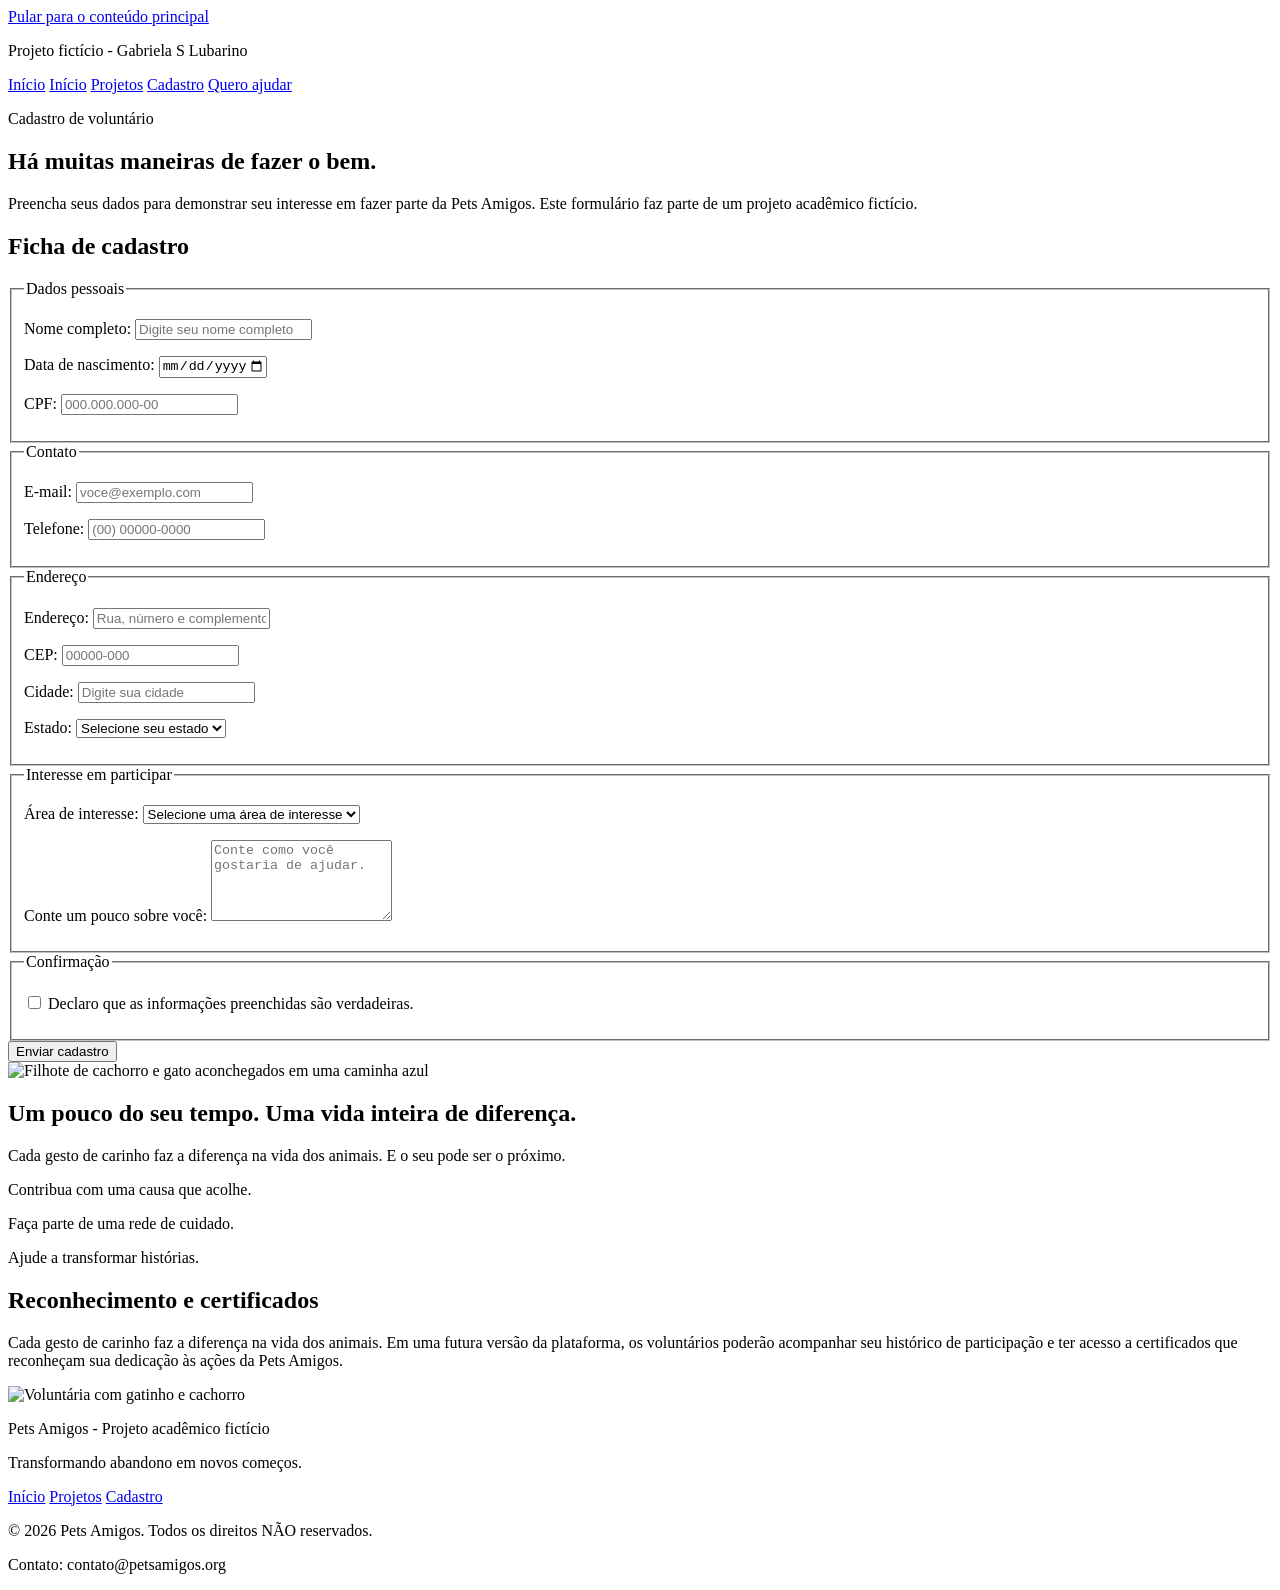
==== assets/pages/cadastro.html @ a26e7c86 "Correção dos links após alteração na arvore: index" ====
<!DOCTYPE html>
<html lang="pt-BR">

<head>
    <meta charset="UTF-8">
    <meta name="viewport" content="width=device-width, initial-scale=1.0">
    <meta name="description" content="Conheça as oportunidades de voluntariado da Pets Amigos e demonstre seu interesse em ajudar animais resgatados.">
    <title>Cadastro de Voluntários</title>
    <link rel="stylesheet" href="cadastro.css">
</head>

<body>
    <a class="pularConteudo" href="#conteudo-principal">Pular para o conteúdo principal</a>
    
    <header>
        <p>Projeto fictício -  Gabriela S Lubarino</p>
    </header>

    <nav aria-label="Navegação principal">
        <a href="index.html">Início</a>
        <a href="index.html">Início</a>
        <a href="projetos.html">Projetos</a>
        <a href="cadastro.html">Cadastro</a>
        <a href="cadastro.html" class="botaoAjudar">Quero ajudar</a>
    </nav>

    <main id="conteudo-principal">

        <section class="introducaoCadastro">
            <p class="destaque">Cadastro de voluntário</p>
            <h1>Há muitas maneiras de fazer o bem.</h1>
            <p>
                Preencha seus dados para demonstrar seu interesse
                em fazer parte da Pets Amigos. Este formulário faz
                parte de um projeto acadêmico fictício.
            </p>
        </section>

        <div class="layoutCadastro">

           <section class="formulario-cadastro" aria-labelledby="titulo-formulario">

                <h2 id="titulo-formulario">Ficha de cadastro</h2>

                <form action="#" method="post">

                    <fieldset>
                        <legend>Dados pessoais</legend>

                        <p>
                            <label for="nome">Nome completo:</label>
                            <input
                                type="text"
                                id="nome"
                                name="nome"
                                placeholder="Digite seu nome completo"
                                autocomplete="name"
                                minlength="9"
                                maxlength="100"
                                required
                            >
                        </p>

                        <p>
                            <label for="data-nascimento">Data de nascimento:</label>
                            <input
                                type="date"
                                id="data-nascimento"
                                name="data-nascimento"
                                max="2026-10-09"
                                autocomplete="bday"
                                required
                            > <!-- autocomplete ajuda ao html saber o que vai ser colocado no campo-->
                        </p>

                        <p>
                            <label for="cpf">CPF:</label>
                            <input
                                type="text"
                                id="cpf"
                                name="cpf"
                                placeholder="000.000.000-00"
                                inputmode="numeric" 
                                maxlength="14"
                                pattern="[0-9]{3}\.[0-9]{3}\.[0-9]{3}-[0-9]{2}"
                                title="Digite o CPF no formato 000.000.000-00"
                                required
                            > <!-- inputmode sugere um teclado numérico em celulares compatíveis.-->
                        </p>
                    </fieldset>

                    <fieldset>
                        <legend>Contato</legend>

                        <p>
                            <label for="email">E-mail:</label>
                            <input
                                type="email"
                                id="email"
                                name="email"
                                placeholder="voce@exemplo.com"
                                autocomplete="email"
                                required
                            >
                        </p>

                        <p>
                            <label for="telefone">Telefone:</label>
                            <input
                                type="tel"
                                id="telefone"
                                name="telefone"
                                placeholder="(00) 00000-0000"
                                inputmode="tel"
                                maxlength="15"
                                pattern="\([0-9]{2}\) [0-9]{5}-[0-9]{4}"
                                title="Digite o telefone no formato (00) 00000-0000"
                                autocomplete="tel"
                                required
                            >
                        </p>
                    </fieldset>

                    <fieldset>
                        <legend>Endereço</legend>

                        <p>
                            <label for="endereco">Endereço:</label>
                            <input
                                type="text"
                                id="endereco"
                                name="endereco"
                                placeholder="Rua, número e complemento"
                                autocomplete="on"
                                required
                            >
                        </p>

                        <p>
                            <label for="cep">CEP:</label>
                            <input
                                type="text"
                                id="cep"
                                name="cep"
                                placeholder="00000-000"
                                inputmode="numeric"
                                maxlength="9"
                                pattern="[0-9]{5}-[0-9]{3}"
                                title="Digite o CEP no formato 00000-000"
                                autocomplete="postal-code"
                                required
                            >
                        </p>

                        <p>
                            <label for="cidade">Cidade:</label>
                            <input
                                type="text"
                                id="cidade"
                                name="cidade"
                                placeholder="Digite sua cidade"
                                autocomplete="address-level2"
                                required
                            >
                        </p>

                        <p>
                            <label for="estado">Estado:</label>
                            <select
                                id="estado"
                                name="estado"
                                autocomplete="address-level1"
                                required
                            >
                                <option value="">Selecione seu estado</option>
                                <option value="AC">Acre</option>
                                <option value="AL">Alagoas</option>
                                <option value="AP">Amapá</option>
                                <option value="AM">Amazonas</option>
                                <option value="BA">Bahia</option>
                                <option value="CE">Ceará</option>
                                <option value="DF">Distrito Federal</option>
                                <option value="ES">Espírito Santo</option>
                                <option value="GO">Goiás</option>
                                <option value="MA">Maranhão</option>
                                <option value="MT">Mato Grosso</option>
                                <option value="MS">Mato Grosso do Sul</option>
                                <option value="MG">Minas Gerais</option>
                                <option value="PA">Pará</option>
                                <option value="PB">Paraíba</option>
                                <option value="PR">Paraná</option>
                                <option value="PE">Pernambuco</option>
                                <option value="PI">Piauí</option>
                                <option value="RJ">Rio de Janeiro</option>
                                <option value="RN">Rio Grande do Norte</option>
                                <option value="RS">Rio Grande do Sul</option>
                                <option value="RO">Rondônia</option>
                                <option value="RR">Roraima</option>
                                <option value="SC">Santa Catarina</option>
                                <option value="SP">São Paulo</option>
                                <option value="SE">Sergipe</option>
                                <option value="TO">Tocantins</option>
                            </select>
                        </p>
                    </fieldset>

                    <fieldset>
                        <legend>Interesse em participar</legend>

                        <p>
                            <label for="area">Área de interesse:</label>
                            <select id="area" name="area" required>
                                <option value="">Selecione uma área de interesse</option>
                                <option value="doacoes">Doações e arrecadação</option>
                                <option value="adocao">Adoção responsável</option>
                                <option value="cuidados">Cuidados com os animais</option>
                                <option value="divulgacao">Divulgação e redes sociais</option>
                                <option value="eventos">Eventos e campanhas</option>
                                <option value="lar-temporario">Lar temporário</option>
                                <option value="outras">Outras atividades</option>
                            </select>
                        </p>

                        <p>
                            <label for="mensagem">Conte um pouco sobre você:</label>
                            <textarea
                                id="mensagem"
                                name="mensagem"
                                rows="5"
                                maxlength="500"
                                placeholder="Conte como você gostaria de ajudar."
                            ></textarea>
                        </p>
                    </fieldset>

                    <fieldset>
                        <legend>Confirmação</legend>

                        <p class="confirmacao">
                            <input
                                type="checkbox"
                                id="consentimento"
                                name="consentimento"
                                required
                            >
                            <label for="consentimento">
                                Declaro que as informações preenchidas são verdadeiras.
                            </label>
                        </p>
                    </fieldset>

                    <button type="submit">Enviar cadastro</button>

                </form>

            </section>

            <aside class="colunaInformativa">

                <div class="imagem-filhotes">
                <img
                    src="images/babys.png"
                    alt="Filhote de cachorro e gato aconchegados em uma caminha azul"
                >
                </div>

                <section class="mensagemVoluntariado">
                    <h2>Um pouco do seu tempo. Uma vida inteira de diferença.</h2>

                    <p>
                        Cada gesto de carinho faz a diferença na vida dos animais.
                        E o seu pode ser o próximo.
                    </p>

                    <p>Contribua com uma causa que acolhe.</p>
                    <p>Faça parte de uma rede de cuidado.</p>
                    <p>Ajude a transformar histórias.</p>
                </section>

                <section class="reconhecimento">
                    <h2>Reconhecimento e certificados</h2>

                    <p>
                        Cada gesto de carinho faz a diferença na vida dos animais.
                        Em uma futura versão da plataforma, os voluntários poderão
                        acompanhar seu histórico de participação e ter acesso a
                        certificados que reconheçam sua dedicação às ações da
                        Pets Amigos.
                    </p>

                    <img
                        src="images/voluntario.png"
                        alt="Voluntária com gatinho e cachorro"
                        loading="lazy"
                    >
                </section>

            </aside>

        </div>

    </main>

    <footer>
        <p>Pets Amigos - Projeto acadêmico fictício</p>

        <p>Transformando abandono em novos começos.</p>

        <nav aria-label="Navegação de rodapé">
            <a href="index.html">Início</a>
            <a href="projetos.html">Projetos</a>
            <a href="cadastro.html" aria-current="page">Cadastro</a>
        </nav>

        <!--&copy faz aquele @ -->
        <p>&copy; 2026 Pets Amigos. Todos os direitos NÃO reservados.</p>
        <p>Contato: contato@petsamigos.org</p>
    </footer>
</body>
</html>
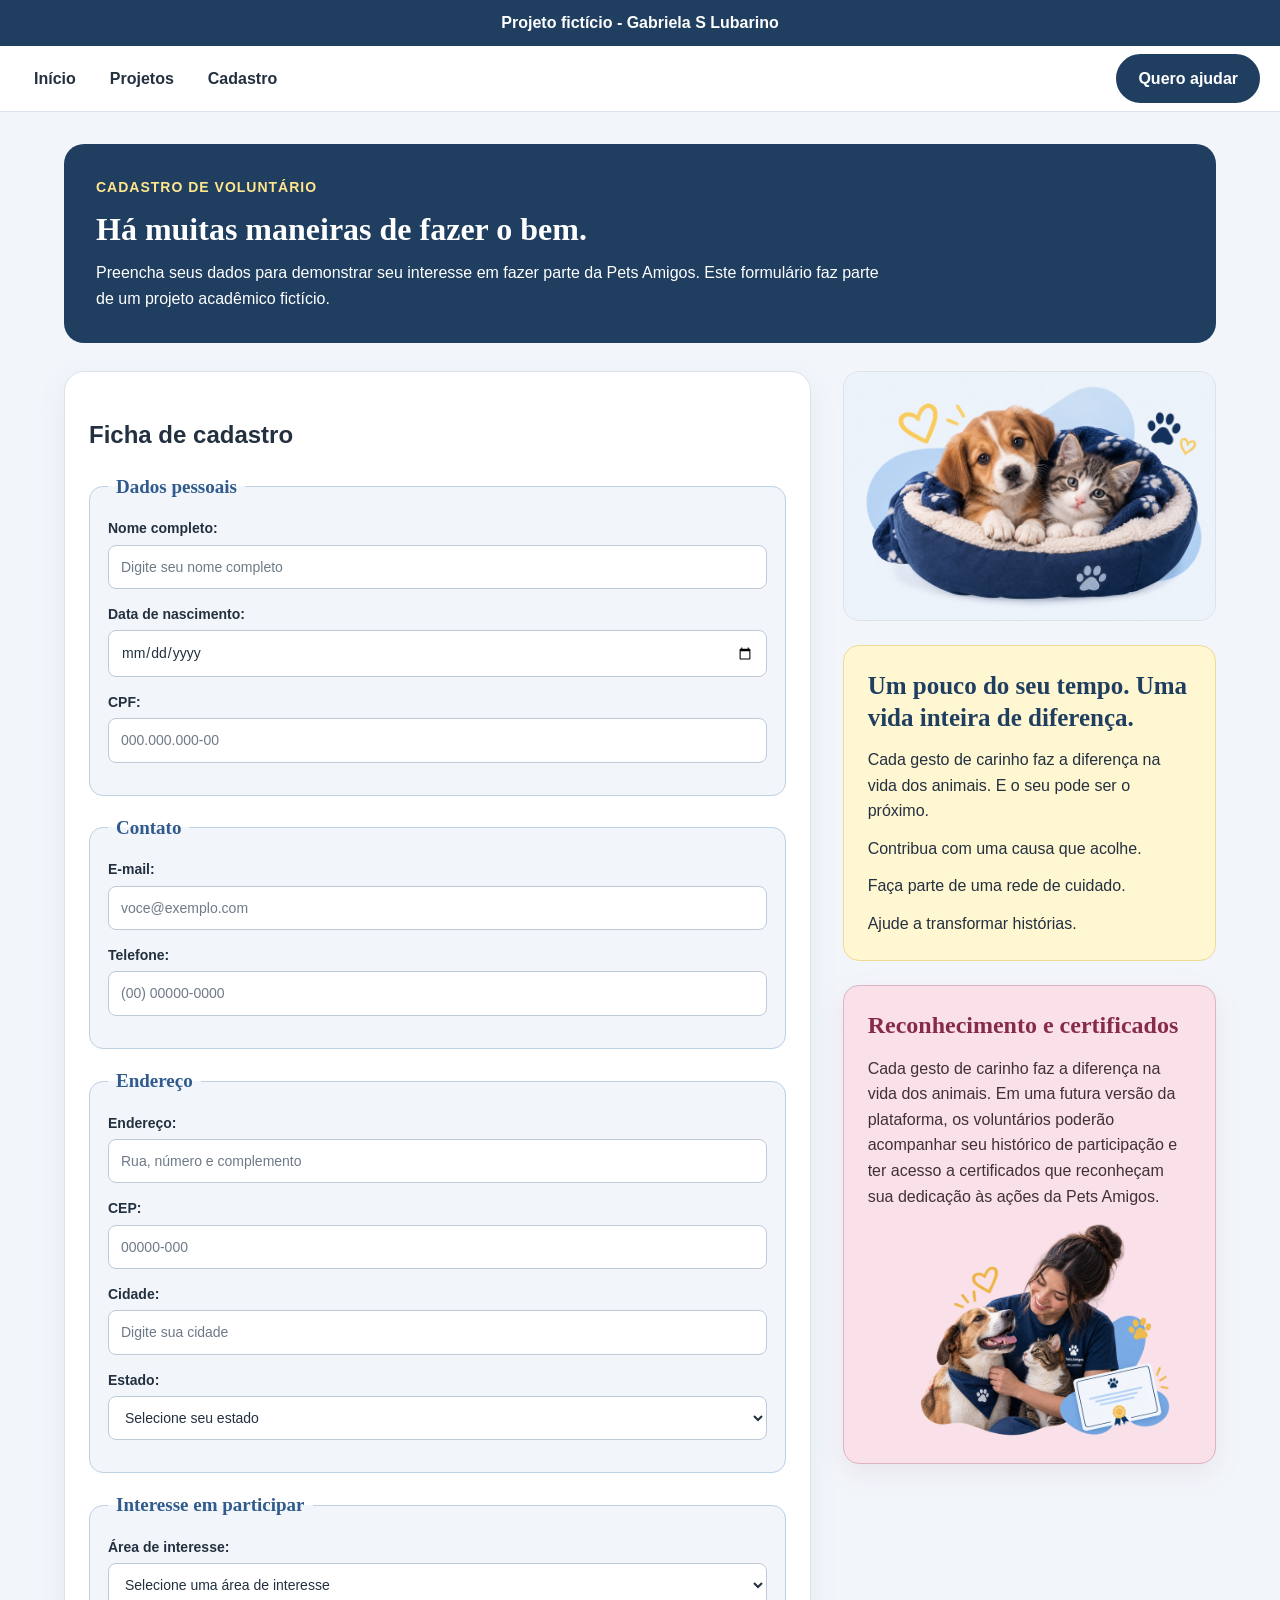
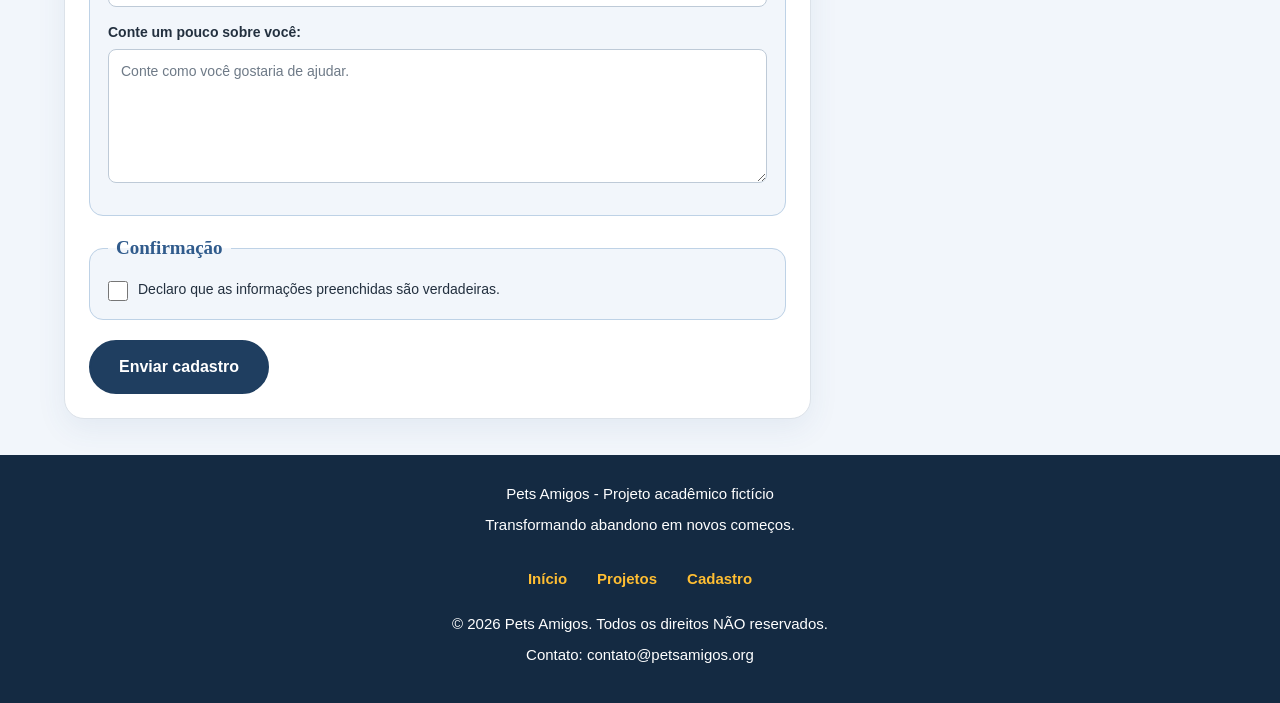
==== commit cd46802b: "alterando links src do cadastro" ====
--- a/assets/pages/cadastro.html
+++ b/assets/pages/cadastro.html
@@ -7,7 +7,7 @@
     <meta name="viewport" content="width=device-width, initial-scale=1.0">
     <meta name="description" content="Conheça as oportunidades de voluntariado da Pets Amigos e demonstre seu interesse em ajudar animais resgatados.">
     <title>Cadastro de Voluntários</title>
-    <link rel="stylesheet" href="cadastro.css">
+    <link rel="stylesheet" href="/assets/css/cadastro.css">
 </head>
 
 <body>
@@ -18,11 +18,10 @@
     </header>
 
     <nav aria-label="Navegação principal">
-        <a href="index.html">Início</a>
-        <a href="index.html">Início</a>
-        <a href="projetos.html">Projetos</a>
-        <a href="cadastro.html">Cadastro</a>
-        <a href="cadastro.html" class="botaoAjudar">Quero ajudar</a>
+        <a href="/index.html">Início</a>
+        <a href="/assets/pages/projetos.html">Projetos</a>
+        <a href="/assets/pages/cadastro.html">Cadastro</a>
+        <a href="/assets/pages/cadastro.html" class="botaoAjudar">Quero ajudar</a>
     </nav>
 
     <main id="conteudo-principal">
@@ -260,7 +259,7 @@
 
                 <div class="imagem-filhotes">
                 <img
-                    src="images/babys.png"
+                    src="/assets/images/babys.png"
                     alt="Filhote de cachorro e gato aconchegados em uma caminha azul"
                 >
                 </div>
@@ -290,7 +289,7 @@
                     </p>
 
                     <img
-                        src="images/voluntario.png"
+                        src="/assets/images/voluntario.png"
                         alt="Voluntária com gatinho e cachorro"
                         loading="lazy"
                     >
@@ -308,9 +307,9 @@
         <p>Transformando abandono em novos começos.</p>
 
         <nav aria-label="Navegação de rodapé">
-            <a href="index.html">Início</a>
-            <a href="projetos.html">Projetos</a>
-            <a href="cadastro.html" aria-current="page">Cadastro</a>
+            <a href="/index.html">Início</a>
+            <a href="/assets/pages/projetos.html">Projetos</a>
+            <a href="/assets/pages/cadastro.html" aria-current="page">Cadastro</a>
         </nav>
 
         <!--&copy faz aquele @ -->
--- a/assets/css/cadastro.css
+++ b/assets/css/cadastro.css
@@ -0,0 +1,419 @@
+
+* {
+    box-sizing: border-box;
+}
+
+body {
+    margin: 0;
+    background-color: rgb(242, 246, 251);
+    color: rgb(35, 48, 63);
+    font-family: Arial, Helvetica, sans-serif;
+    font-size: 16px;
+    line-height: 1.6;
+}
+
+.pularConteudo {
+    position: absolute;
+    top: 12px;
+    left: 12px;
+    z-index: 10;
+    padding: 10px 16px;
+    transform: translateY(-160%);
+    border-radius: 8px;
+    background-color: rgb(255, 230, 140);
+    color: rgb(35, 48, 63);
+    font-weight: 700;
+    text-decoration: none;
+}
+
+.pularConteudo:focus {
+    transform: translateY(0);
+}
+
+header {
+    padding: 10px 20px;
+    background-color: rgb(31, 62, 96);
+    color: white;
+    text-align: center;
+}
+
+header p {
+    margin: 0;
+    font-weight: 700;
+}
+
+
+/* Reaproveitado tbm*/
+nav {
+    display: flex;
+    align-items: center;
+    flex-wrap: wrap;
+    gap: 6px;
+    padding: 8px 20px;
+    background-color: white;
+    border-bottom: 1px solid rgb(220, 226, 233);
+}
+
+nav a {
+    display: flex;
+    align-items: center;
+    justify-content: center;
+    min-height: 44px;
+    padding: 8px 14px;
+    border-radius: 999px;
+    color: rgb(35, 48, 63);
+    font-weight: 700;
+    text-decoration: none;
+    text-align: center;
+}
+
+nav a:hover {
+    background-color: rgb(222, 235, 248);
+    color: rgb(31, 62, 96);
+}
+
+/* Botão Quero ajudar */
+
+nav a.botaoAjudar {
+    margin-left: auto;
+    padding: 10px 20px;
+    border: 2px solid rgb(31, 62, 96);
+    border-radius: 999px;
+    background-color: rgb(31, 62, 96);
+    color: white;
+}
+
+nav a.botaoAjudar:hover {
+    background-color: rgb(48, 91, 140);
+    border-color: rgb(48, 91, 140);
+    color: white;
+}
+
+/* acesibilidade: destacar os elementos quando a pessoa navega pelo site usando o teclado,*/
+
+a:focus-visible,
+button:focus-visible,
+input:focus-visible,
+select:focus-visible,
+textarea:focus-visible {
+    outline: 3px solid rgb(255, 190, 50);
+    outline-offset: 4px;
+}
+
+
+#conteudo-principal {
+    width: 90%;
+    max-width: 1160px;
+    margin: 32px auto;
+}
+
+
+.introducaoCadastro {
+    display: flex;
+    flex-direction: column;
+    gap: 10px;
+    margin-bottom: 28px;
+    padding: 32px;
+    background-color: rgb(31, 62, 96);
+    border-radius: 20px;
+    color: white;
+}
+
+.introducaoCadastro .destaque {
+    margin: 0;
+    color: rgb(255, 230, 140);
+    font-size: 14px;
+    font-weight: 800;
+    letter-spacing: 1px;
+    text-transform: uppercase;
+}
+
+.introducaoCadastro h1 {
+    margin: 0;
+    color: white;
+    font-family: Georgia, "Times New Roman", serif;
+    font-size: 32px;
+    line-height: 1.3;
+}
+
+.introducaoCadastro p {
+    max-width: 800px;
+    margin: 0;
+    color: white;
+}
+
+/* colunas */
+
+.layoutCadastro {
+    display: grid;
+    grid-template-columns: minmax(0, 2fr) minmax(260px, 1fr);
+    align-items: start;
+    gap: 32px;
+}
+
+/* card */
+
+.formulario-cadastro {
+    min-width: 0;
+    padding: 24px;
+    background-color: white;
+    border: 1px solid rgb(220, 226, 233);
+    border-radius: 20px;
+    box-shadow: 0 10px 30px rgba(48, 91, 140, 0.08);
+}
+
+.formulario-cadastro form {
+    display: flex;
+    flex-direction: column;
+    gap: 20px;
+    width: 100%;
+    min-width: 0;
+    margin: 0;
+}
+
+/* Grupos do formulário */
+
+.formulario-cadastro fieldset {
+    min-width: 0;
+    margin: 0;
+    padding: 18px;
+    border: 1px solid rgb(190, 210, 230);
+    border-radius: 14px;
+    background-color: rgb(242, 246, 251);
+}
+
+.formulario-cadastro legend {
+    max-width: 100%;
+    padding: 0 8px;
+    color: rgb(48, 91, 140);
+    font-family: Georgia, "Times New Roman", serif;
+    font-size: 19px;
+    font-weight: 700;
+    line-height: 1.3;
+}
+
+/* Espaçamento entre os campos */
+
+.formulario-cadastro fieldset p {
+    display: flex;
+    flex-direction: column;
+    gap: 5px;
+    margin: 0 0 14px;
+}
+
+/* Rótulos */
+
+.formulario-cadastro label {
+    color: rgb(35, 48, 63);
+    font-size: 14px;
+    font-weight: 700;
+}
+
+/* Campos de preenchimento */
+
+.formulario-cadastro input,
+.formulario-cadastro select,
+.formulario-cadastro textarea {
+    width: 100%;
+    min-width: 0;
+    min-height: 44px;
+    padding: 10px 12px;
+    border: 1px solid rgb(190, 202, 215);
+    border-radius: 8px;
+    background-color: white;
+    color: rgb(35, 48, 63);
+    font: inherit;
+    font-size: 14px;
+}
+
+/* Texto de exemplo dos campos */
+
+.formulario-cadastro input::placeholder,
+.formulario-cadastro textarea::placeholder {
+    color: rgb(110, 122, 135);
+}
+
+/* Destaque ao passar o mouse */
+
+.formulario-cadastro input:hover,
+.formulario-cadastro select:hover,
+.formulario-cadastro textarea:hover {
+    border-color: rgb(48, 91, 140);
+}
+
+/* Campo de mensagem */
+
+.formulario-cadastro textarea {
+    min-height: 120px;
+    resize: vertical;
+}
+
+/* Confirmação */
+
+.formulario-cadastro .confirmacao {
+    display: flex;
+    flex-direction: row;
+    align-items: flex-start;
+    gap: 10px;
+    margin-bottom: 0;
+}
+
+.formulario-cadastro .confirmacao label {
+    font-weight: 400;
+}
+
+.formulario-cadastro input[type="checkbox"] {
+    flex: 0 0 20px;
+    width: 20px;
+    min-height: 20px;
+    margin: 3px 0 0;
+    accent-color: rgb(31, 62, 96);
+}
+
+/* Botão de envio */
+
+.formulario-cadastro button {
+    align-self: flex-start;
+    min-height: 48px;
+    padding: 12px 28px;
+    border: 2px solid rgb(31, 62, 96);
+    border-radius: 999px;
+    background-color: rgb(31, 62, 96);
+    color: white;
+    font: inherit;
+    font-weight: 700;
+}
+
+.formulario-cadastro button:hover {
+    background-color: rgb(48, 91, 140);
+    border-color: rgb(48, 91, 140);
+}
+
+/* Coluna imagem, importancia, voluntarios*/
+
+.colunaInformativa {
+    display: flex;
+    flex-direction: column;
+    gap: 24px;
+    min-width: 0;
+}
+
+/* Imagem dos filhotes */
+
+.imagem-filhotes {
+    width: 100%;
+    overflow: hidden;
+    background-color: white;
+    border-radius: 16px;
+    border: 1px solid rgb(220, 226, 233);
+}
+
+.imagem-filhotes img {
+    display: block;
+    width: 100%;
+    height: auto;
+}
+
+/* voluntariado */
+
+.mensagemVoluntariado {
+    display: flex;
+    flex-direction: column;
+    gap: 12px;
+    padding: 24px;
+    background-color: rgb(255, 246, 210);
+    border: 1px solid rgb(238, 218, 151);
+    border-radius: 16px;
+}
+
+.mensagemVoluntariado h2 {
+    margin: 0;
+    color: rgb(31, 62, 96);
+    font-family: Georgia, "Times New Roman", serif;
+    font-size: 25px;
+    line-height: 1.3;
+}
+
+.mensagemVoluntariado p {
+    margin: 0;
+    color: rgb(35, 48, 63);
+}
+
+/* Sessão certificados*/
+
+.reconhecimento {
+    display: flex;
+    flex-direction: column;
+    gap: 14px;
+    padding: 24px;
+    background-color: rgb(250, 225, 233);
+    border: 1px solid rgb(220, 180, 195);
+    border-radius: 16px;
+    box-shadow: 0 10px 30px rgba(135, 43, 76, 0.08);
+}
+
+.reconhecimento h2 {
+    margin: 0;
+    color: rgb(135, 43, 76);
+    font-family: Georgia, "Times New Roman", serif;
+    font-size: 24px;
+    line-height: 1.3;
+}
+
+.reconhecimento p {
+    margin: 0;
+    color: rgb(65, 48, 57);
+}
+
+.reconhecimento img {
+    display: block;
+    width: 100%;
+    height: auto;
+    border-radius: 12px;
+}
+
+
+footer {
+    margin-top: 36px;
+    padding: 28px 20px;
+    background-color: rgb(20, 42, 66);
+    color: rgb(255, 255, 255);
+    text-align: center;
+}
+
+footer p {
+    margin: 0 0 10px;
+    color: rgb(255, 255, 255);
+    font-size: 15px;
+    line-height: 1.4;
+}
+
+footer nav {
+    justify-content: center;
+    flex-wrap: wrap;
+    gap: 6px;
+    background-color: transparent;
+    border: 0;
+    padding: 12px 0;
+}
+
+footer nav a {
+    min-height: 44px;
+    padding: 8px 12px;
+    color: rgb(255, 190, 50);
+    font-size: 15px;
+}
+
+footer nav a:hover {
+    background-color: rgb(48, 91, 140);
+    color: rgb(255, 255, 255);
+}
+
+a:focus-visible,
+button:focus-visible,
+input:focus-visible,
+select:focus-visible,
+textarea:focus-visible {
+    outline: 3px solid rgb(255, 190, 50);
+    outline-offset: 4px;
+} /*Navegar pelo teclado*/
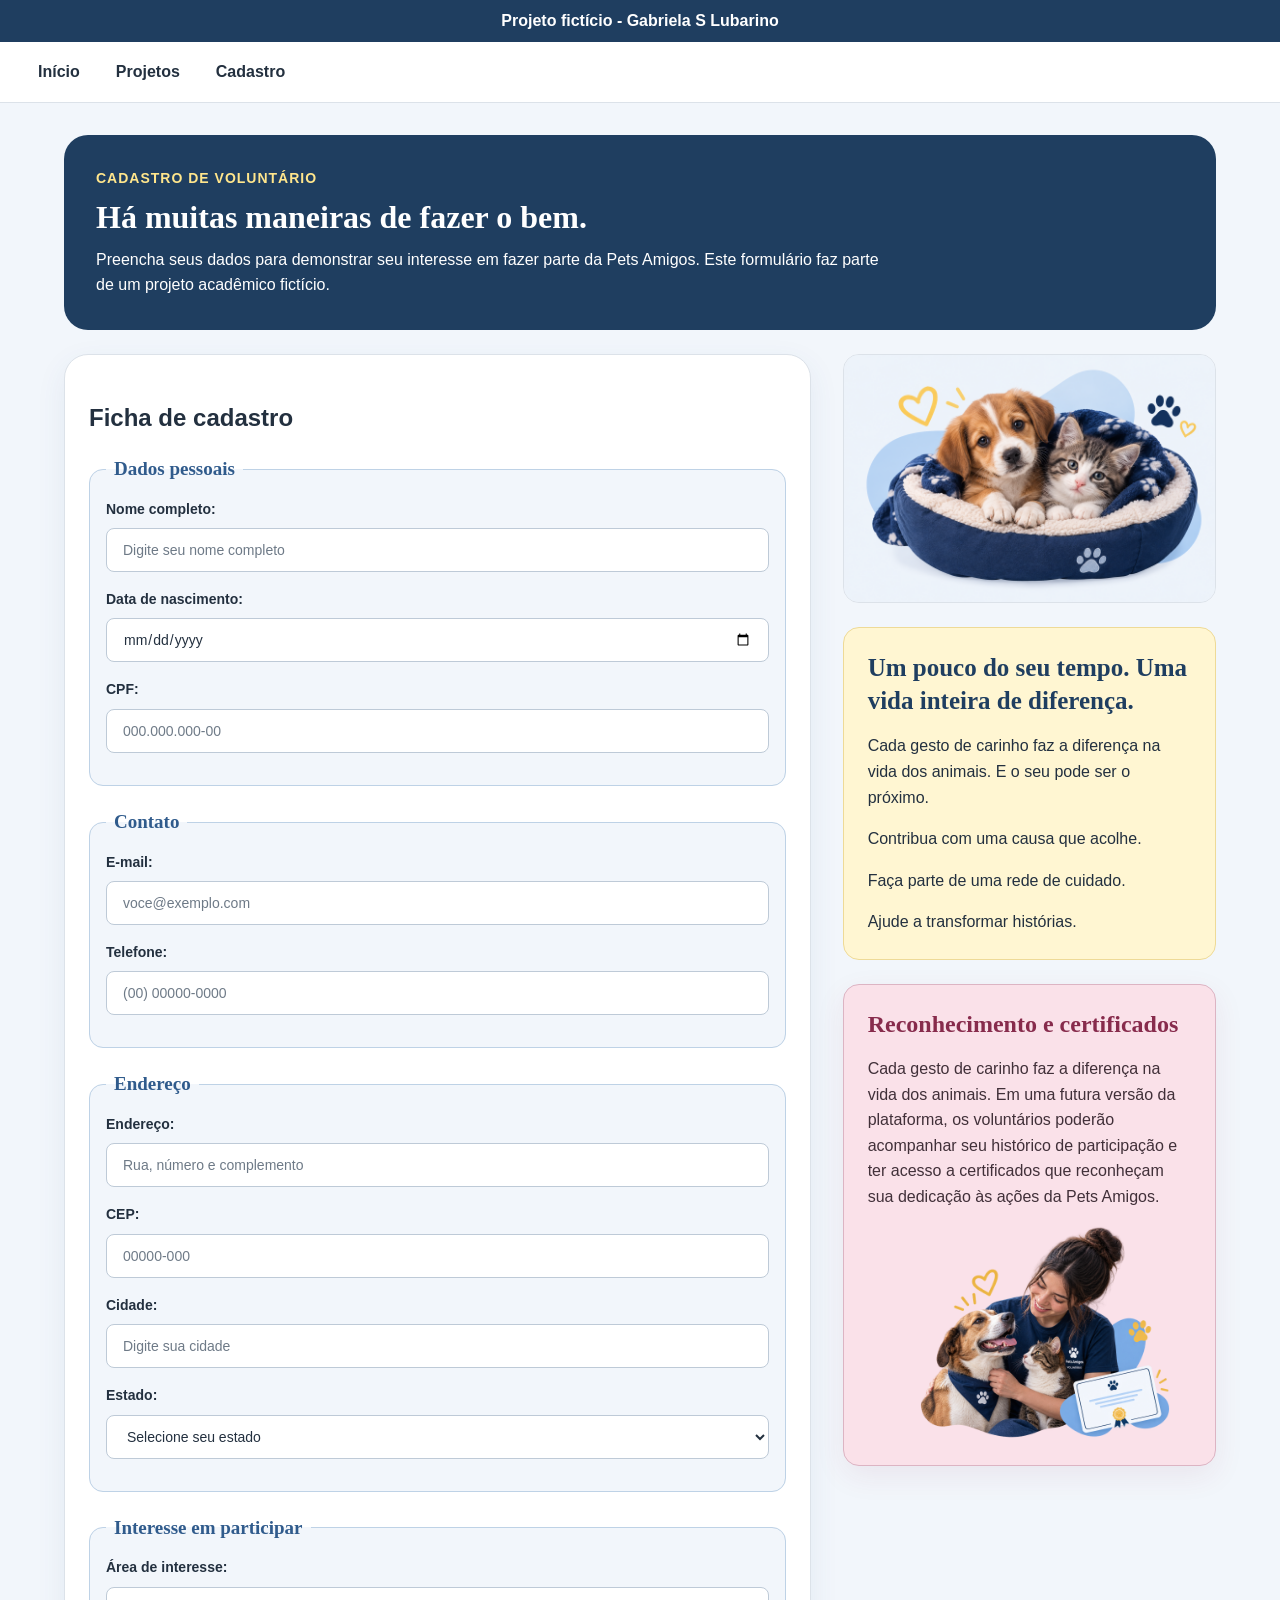
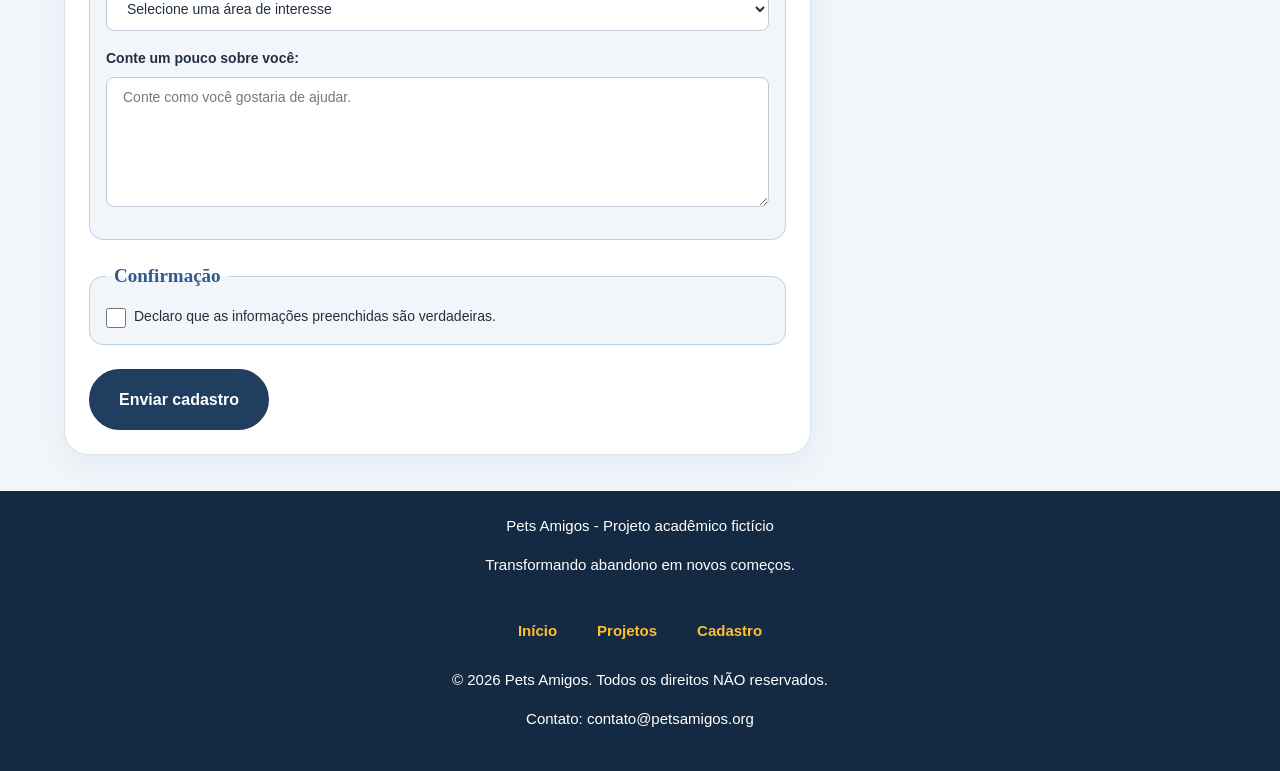
==== commit eca84f3f: "retirada do botão quero ajudar na página de cadastro, desnecessário" ====
--- a/assets/pages/cadastro.html
+++ b/assets/pages/cadastro.html
@@ -21,7 +21,6 @@
         <a href="/index.html">Início</a>
         <a href="/assets/pages/projetos.html">Projetos</a>
         <a href="/assets/pages/cadastro.html">Cadastro</a>
-        <a href="/assets/pages/cadastro.html" class="botaoAjudar">Quero ajudar</a>
     </nav>
 
     <main id="conteudo-principal">
--- a/assets/css/cadastro.css
+++ b/assets/css/cadastro.css
@@ -3,10 +3,31 @@
     box-sizing: border-box;
 }
 
+:root {
+    --primary-color: rgb(31, 62, 96);
+    --secondary-color: rgb(48, 91, 140);
+    --bg-footer: rgb(20, 42, 66);
+    --bg-neutral: rgb(242, 246, 251);
+    --bg-card: rgb(255, 255, 255);
+    --text-main: rgb(35, 48, 63);
+    --text-light: rgb(255, 255, 255);
+    --accent-color: rgb(255, 230, 140);
+    --focus-color: rgb(255, 190, 50);
+    --accent-pink-bg: rgb(250, 225, 233);
+    --accent-pink-border: rgb(220, 180, 195);
+    --accent-pink-text: rgb(135, 43, 76);
+    --accent-pink-muted: rgb(65, 48, 57);
+    --border-color: rgb(220, 226, 233);
+    --bg-hover:rgb(222, 235, 248);
+    --border-input: rgb(190, 202, 215);
+    --border-fieldset: rgb(190, 210, 230);
+    --placeholder-color: rgb(110, 122, 135);
+}
+
 body {
     margin: 0;
-    background-color: rgb(242, 246, 251);
-    color: rgb(35, 48, 63);
+    background-color: var(--bg-neutral);
+    color: var(--text-main);
     font-family: Arial, Helvetica, sans-serif;
     font-size: 16px;
     line-height: 1.6;
@@ -17,11 +38,11 @@
     top: 12px;
     left: 12px;
     z-index: 10;
-    padding: 10px 16px;
+    padding: 8px 16px;
     transform: translateY(-160%);
     border-radius: 8px;
-    background-color: rgb(255, 230, 140);
-    color: rgb(35, 48, 63);
+    background-color: var(--accent-color);
+    color: var(--text-main);
     font-weight: 700;
     text-decoration: none;
 }
@@ -31,9 +52,9 @@
 }
 
 header {
-    padding: 10px 20px;
-    background-color: rgb(31, 62, 96);
-    color: white;
+    padding: 8px 24px;
+    background-color: var(--primary-color);
+    color: var(--text-light);
     text-align: center;
 }
 
@@ -48,10 +69,10 @@
     display: flex;
     align-items: center;
     flex-wrap: wrap;
-    gap: 6px;
-    padding: 8px 20px;
-    background-color: white;
-    border-bottom: 1px solid rgb(220, 226, 233);
+    gap: 8px;
+    padding: 8px 24px;
+    background-color: var(--bg-card);
+    border-bottom: 1px solid var(--border-color);
 }
 
 nav a {
@@ -61,33 +82,17 @@
     min-height: 44px;
     padding: 8px 14px;
     border-radius: 999px;
-    color: rgb(35, 48, 63);
+    color: var(--text-main);
     font-weight: 700;
     text-decoration: none;
     text-align: center;
 }
 
 nav a:hover {
-    background-color: rgb(222, 235, 248);
-    color: rgb(31, 62, 96);
-}
-
-/* Botão Quero ajudar */
-
-nav a.botaoAjudar {
-    margin-left: auto;
-    padding: 10px 20px;
-    border: 2px solid rgb(31, 62, 96);
-    border-radius: 999px;
-    background-color: rgb(31, 62, 96);
-    color: white;
-}
-
-nav a.botaoAjudar:hover {
-    background-color: rgb(48, 91, 140);
-    border-color: rgb(48, 91, 140);
-    color: white;
-}
+    background-color: var(--bg-hover);
+    color: var(--primary-color);
+}
+
 
 /* acesibilidade: destacar os elementos quando a pessoa navega pelo site usando o teclado,*/
 
@@ -96,7 +101,7 @@
 input:focus-visible,
 select:focus-visible,
 textarea:focus-visible {
-    outline: 3px solid rgb(255, 190, 50);
+    outline: 3px solid var(--focus-color);
     outline-offset: 4px;
 }
 
@@ -111,17 +116,17 @@
 .introducaoCadastro {
     display: flex;
     flex-direction: column;
-    gap: 10px;
-    margin-bottom: 28px;
+    gap: 8px;
+    margin-bottom: 24px;
     padding: 32px;
-    background-color: rgb(31, 62, 96);
-    border-radius: 20px;
-    color: white;
+    background-color: var(--primary-color);
+    border-radius: 24px;
+    color: var(--text-light);
 }
 
 .introducaoCadastro .destaque {
     margin: 0;
-    color: rgb(255, 230, 140);
+    color: var(--accent-color);
     font-size: 14px;
     font-weight: 800;
     letter-spacing: 1px;
@@ -130,7 +135,7 @@
 
 .introducaoCadastro h1 {
     margin: 0;
-    color: white;
+    color: var(--text-light);
     font-family: Georgia, "Times New Roman", serif;
     font-size: 32px;
     line-height: 1.3;
@@ -139,7 +144,7 @@
 .introducaoCadastro p {
     max-width: 800px;
     margin: 0;
-    color: white;
+    color: var(--text-light);
 }
 
 /* colunas */
@@ -156,16 +161,16 @@
 .formulario-cadastro {
     min-width: 0;
     padding: 24px;
-    background-color: white;
-    border: 1px solid rgb(220, 226, 233);
-    border-radius: 20px;
+    background-color: var(--bg-card);
+    border: 1px solid var(--border-color);
+    border-radius: 24px;
     box-shadow: 0 10px 30px rgba(48, 91, 140, 0.08);
 }
 
 .formulario-cadastro form {
     display: flex;
     flex-direction: column;
-    gap: 20px;
+    gap: 24px;
     width: 100%;
     min-width: 0;
     margin: 0;
@@ -176,16 +181,16 @@
 .formulario-cadastro fieldset {
     min-width: 0;
     margin: 0;
-    padding: 18px;
-    border: 1px solid rgb(190, 210, 230);
+    padding: 16px;
+    border: 1px solid var(--border-fieldset);
     border-radius: 14px;
-    background-color: rgb(242, 246, 251);
+    background-color: var(--bg-neutral);
 }
 
 .formulario-cadastro legend {
     max-width: 100%;
     padding: 0 8px;
-    color: rgb(48, 91, 140);
+    color: var(--secondary-color);
     font-family: Georgia, "Times New Roman", serif;
     font-size: 19px;
     font-weight: 700;
@@ -197,14 +202,14 @@
 .formulario-cadastro fieldset p {
     display: flex;
     flex-direction: column;
-    gap: 5px;
-    margin: 0 0 14px;
+    gap: 8px;
+    margin: 0 0 16px;
 }
 
 /* Rótulos */
 
 .formulario-cadastro label {
-    color: rgb(35, 48, 63);
+    color: var(--text-main);
     font-size: 14px;
     font-weight: 700;
 }
@@ -217,11 +222,11 @@
     width: 100%;
     min-width: 0;
     min-height: 44px;
-    padding: 10px 12px;
-    border: 1px solid rgb(190, 202, 215);
+    padding: 8px 16px;
+    border: 1px solid var(--border-input);
     border-radius: 8px;
-    background-color: white;
-    color: rgb(35, 48, 63);
+    background-color: var(--bg-card);
+    color: var(--text-main);
     font: inherit;
     font-size: 14px;
 }
@@ -230,7 +235,7 @@
 
 .formulario-cadastro input::placeholder,
 .formulario-cadastro textarea::placeholder {
-    color: rgb(110, 122, 135);
+    color: var(--placeholder-color);
 }
 
 /* Destaque ao passar o mouse */
@@ -238,7 +243,7 @@
 .formulario-cadastro input:hover,
 .formulario-cadastro select:hover,
 .formulario-cadastro textarea:hover {
-    border-color: rgb(48, 91, 140);
+    border-color: var(--secondary-color);
 }
 
 /* Campo de mensagem */
@@ -254,7 +259,7 @@
     display: flex;
     flex-direction: row;
     align-items: flex-start;
-    gap: 10px;
+    gap: 8px;
     margin-bottom: 0;
 }
 
@@ -267,7 +272,7 @@
     width: 20px;
     min-height: 20px;
     margin: 3px 0 0;
-    accent-color: rgb(31, 62, 96);
+    accent-color: var(--primary-color);
 }
 
 /* Botão de envio */
@@ -275,18 +280,18 @@
 .formulario-cadastro button {
     align-self: flex-start;
     min-height: 48px;
-    padding: 12px 28px;
-    border: 2px solid rgb(31, 62, 96);
+    padding: 16px 28px;
+    border: 2px solid var(--primary-color);
     border-radius: 999px;
-    background-color: rgb(31, 62, 96);
-    color: white;
+    background-color: var(--primary-color);
+    color: var(--text-light);
     font: inherit;
     font-weight: 700;
 }
 
 .formulario-cadastro button:hover {
-    background-color: rgb(48, 91, 140);
-    border-color: rgb(48, 91, 140);
+    background-color: var(--secondary-color);
+    border-color: var(--secondary-color);
 }
 
 /* Coluna imagem, importancia, voluntarios*/
@@ -303,9 +308,9 @@
 .imagem-filhotes {
     width: 100%;
     overflow: hidden;
-    background-color: white;
+    background-color: var(--bg-card);
     border-radius: 16px;
-    border: 1px solid rgb(220, 226, 233);
+    border: 1px solid var(--border-color);
 }
 
 .imagem-filhotes img {
@@ -319,7 +324,7 @@
 .mensagemVoluntariado {
     display: flex;
     flex-direction: column;
-    gap: 12px;
+    gap: 16px;
     padding: 24px;
     background-color: rgb(255, 246, 210);
     border: 1px solid rgb(238, 218, 151);
@@ -328,7 +333,7 @@
 
 .mensagemVoluntariado h2 {
     margin: 0;
-    color: rgb(31, 62, 96);
+    color: var(--primary-color);
     font-family: Georgia, "Times New Roman", serif;
     font-size: 25px;
     line-height: 1.3;
@@ -336,7 +341,7 @@
 
 .mensagemVoluntariado p {
     margin: 0;
-    color: rgb(35, 48, 63);
+    color: var(--text-main);
 }
 
 /* Sessão certificados*/
@@ -344,17 +349,17 @@
 .reconhecimento {
     display: flex;
     flex-direction: column;
-    gap: 14px;
+    gap: 16px;
     padding: 24px;
-    background-color: rgb(250, 225, 233);
-    border: 1px solid rgb(220, 180, 195);
+    background-color: var(--accent-pink-bg);
+    border: 1px solid var(--accent-pink-border);
     border-radius: 16px;
     box-shadow: 0 10px 30px rgba(135, 43, 76, 0.08);
 }
 
 .reconhecimento h2 {
     margin: 0;
-    color: rgb(135, 43, 76);
+    color: var(--accent-pink-text);
     font-family: Georgia, "Times New Roman", serif;
     font-size: 24px;
     line-height: 1.3;
@@ -362,7 +367,7 @@
 
 .reconhecimento p {
     margin: 0;
-    color: rgb(65, 48, 57);
+    color: var(--accent-pink-muted);
 }
 
 .reconhecimento img {
@@ -375,15 +380,14 @@
 
 footer {
     margin-top: 36px;
-    padding: 28px 20px;
-    background-color: rgb(20, 42, 66);
-    color: rgb(255, 255, 255);
+    padding: 24px 16px;
+    background-color: var(--bg-footer);
+    color: var(--text-light);
     text-align: center;
 }
-
 footer p {
-    margin: 0 0 10px;
-    color: rgb(255, 255, 255);
+    margin: 0 0 18px;
+    color: var(--text-light);
     font-size: 15px;
     line-height: 1.4;
 }
@@ -391,22 +395,22 @@
 footer nav {
     justify-content: center;
     flex-wrap: wrap;
-    gap: 6px;
+    gap: 8px;
     background-color: transparent;
     border: 0;
-    padding: 12px 0;
+    padding: 16px 0;
 }
 
 footer nav a {
     min-height: 44px;
-    padding: 8px 12px;
-    color: rgb(255, 190, 50);
+    padding: 8px 16px;
+    color: var(--focus-color);
     font-size: 15px;
 }
 
 footer nav a:hover {
-    background-color: rgb(48, 91, 140);
-    color: rgb(255, 255, 255);
+    background-color: var(--secondary-color);
+    color: var(--text-light);
 }
 
 a:focus-visible,
@@ -414,6 +418,6 @@
 input:focus-visible,
 select:focus-visible,
 textarea:focus-visible {
-    outline: 3px solid rgb(255, 190, 50);
+    outline: 3px solid var(--focus-color);
     outline-offset: 4px;
 } /*Navegar pelo teclado*/
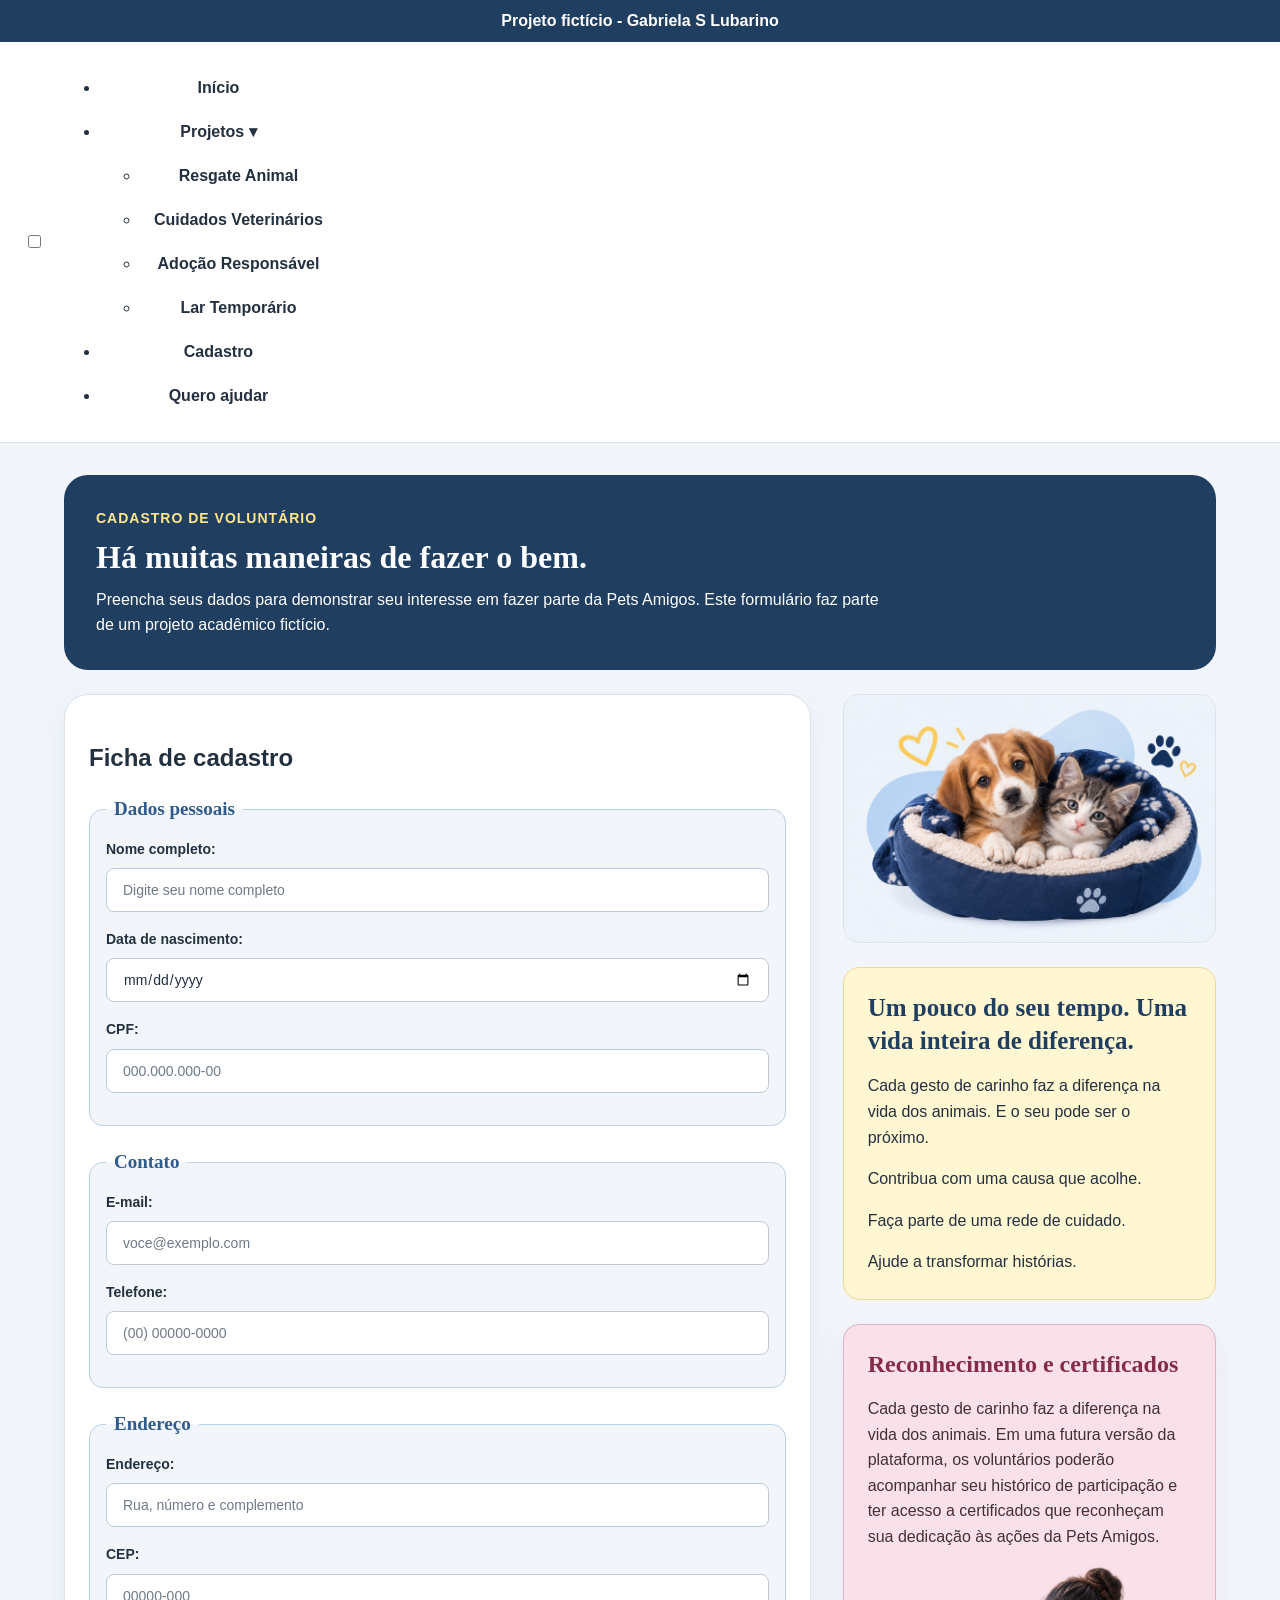
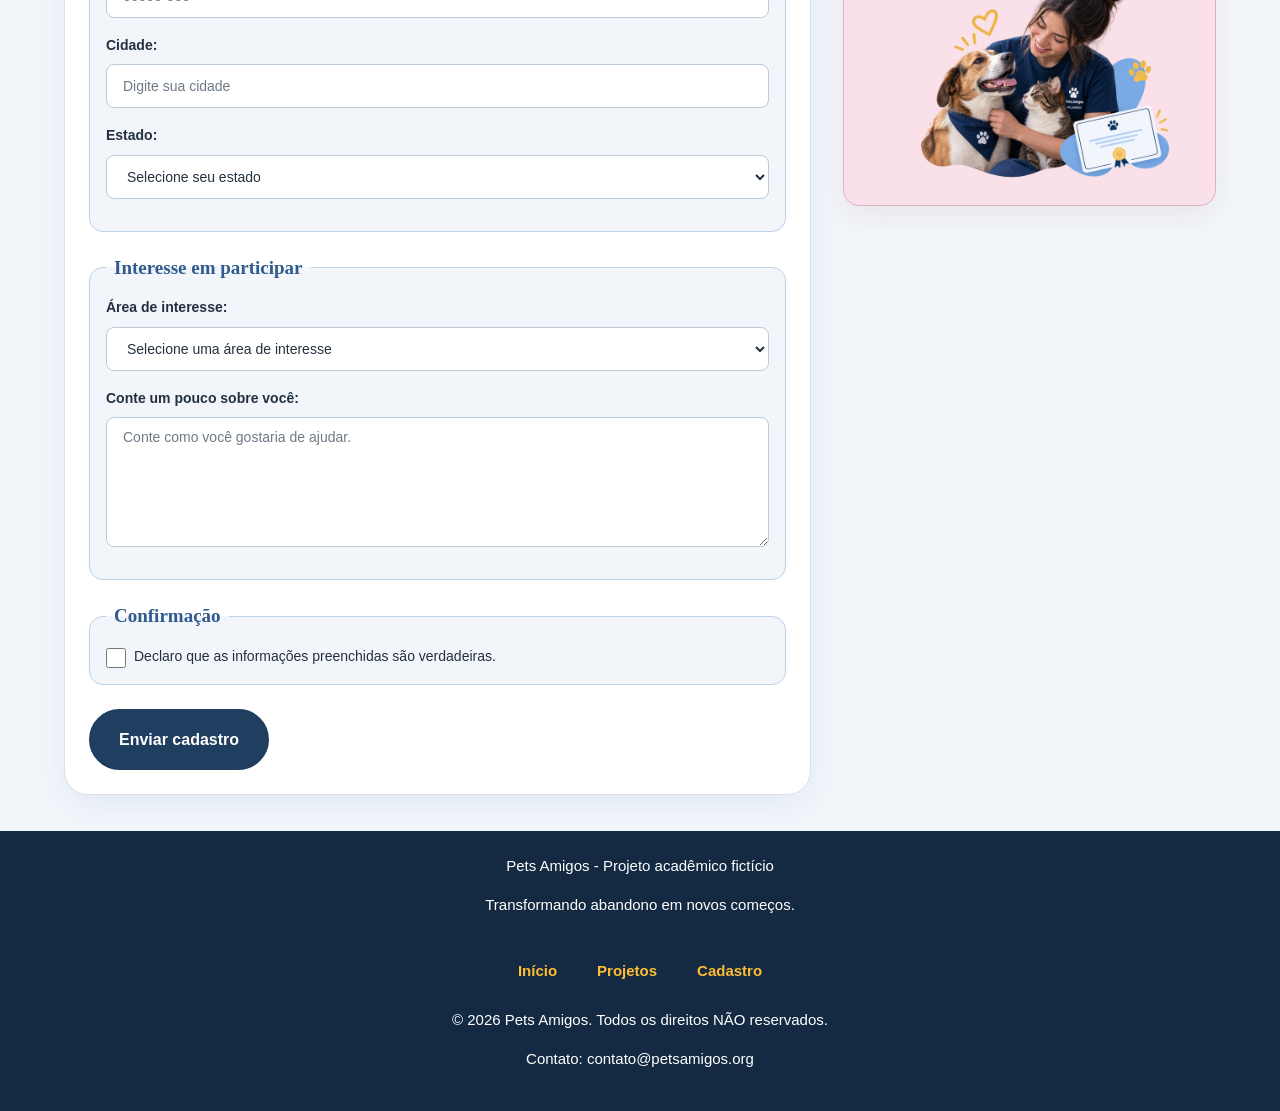
==== commit 85e45287: "alterações nav" ====
--- a/assets/pages/cadastro.html
+++ b/assets/pages/cadastro.html
@@ -17,10 +17,30 @@
         <p>Projeto fictício -  Gabriela S Lubarino</p>
     </header>
 
-    <nav aria-label="Navegação principal">
-        <a href="/index.html">Início</a>
-        <a href="/assets/pages/projetos.html">Projetos</a>
-        <a href="/assets/pages/cadastro.html">Cadastro</a>
+   <nav aria-label="Navegação principal">
+        <input type="checkbox" id="menu-toggle" class="menu-checkbox" aria-label="Alternar menu">
+        <label for="menu-toggle" class="menu-hamburguer" aria-label="Abrir menu">
+            <span class="barra"></span>
+            <span class="barra"></span>
+            <span class="barra"></span>
+        </label>
+
+        <ul class="menu-lista">
+            <li><a href="../../index.html">Início</a></li>
+            <li class="dropdown">
+                <a href="projetos.html" class="dropdown-link">Projetos ▾</a>
+                <ul class="submenu">
+                    <li><a href="projetos.html#resgate">Resgate Animal</a></li>
+                    <li><a href="projetos.html#cuidados">Cuidados Veterinários</a></li>
+                    <li><a href="projetos.html#adocao">Adoção Responsável</a></li>
+                    <li><a href="projetos.html#lar-temporario">Lar Temporário</a></li>
+                </ul>
+            </li>
+            <li><a href="cadastro.html">Cadastro</a></li>
+            <li class="item-ajudar">
+                <a href="cadastro.html" class="botaoAjudar">Quero ajudar</a>
+            </li>
+        </ul>
     </nav>
 
     <main id="conteudo-principal">
--- a/assets/css/cadastro.css
+++ b/assets/css/cadastro.css
@@ -421,3 +421,60 @@
     outline: 3px solid var(--focus-color);
     outline-offset: 4px;
 } /*Navegar pelo teclado*/
+
+
+@media (max-width: 1200px) {
+    #conteudo-principal {
+        width: 95%;
+    }
+}
+
+
+@media (max-width: 992px) {
+    .layoutCadastro {
+        grid-template-columns: 1fr; /* Transforma as 2 colunas forms numa só */
+    }
+}
+
+
+@media (max-width: 768px) {
+    .introducaoCadastro {
+        padding: 20px;
+    }
+
+    nav a.botaoAjudar {
+        margin-left: 0;
+        width: 100%;
+    }
+}
+
+
+@media (max-width: 576px) {
+    nav {
+        flex-direction: column;
+        align-items: stretch;
+    }
+
+    nav a {
+        width: 100%;
+    }
+
+    .formulario-cadastro {
+        padding: 16px;
+    }
+
+    .formulario-cadastro button {
+        width: 100%;
+    }
+}
+
+
+@media (max-width: 320px) {
+    .introducaoCadastro h1 {
+        font-size: 22px;
+    }
+
+    .formulario-cadastro legend {
+        font-size: 16px;
+    }
+}
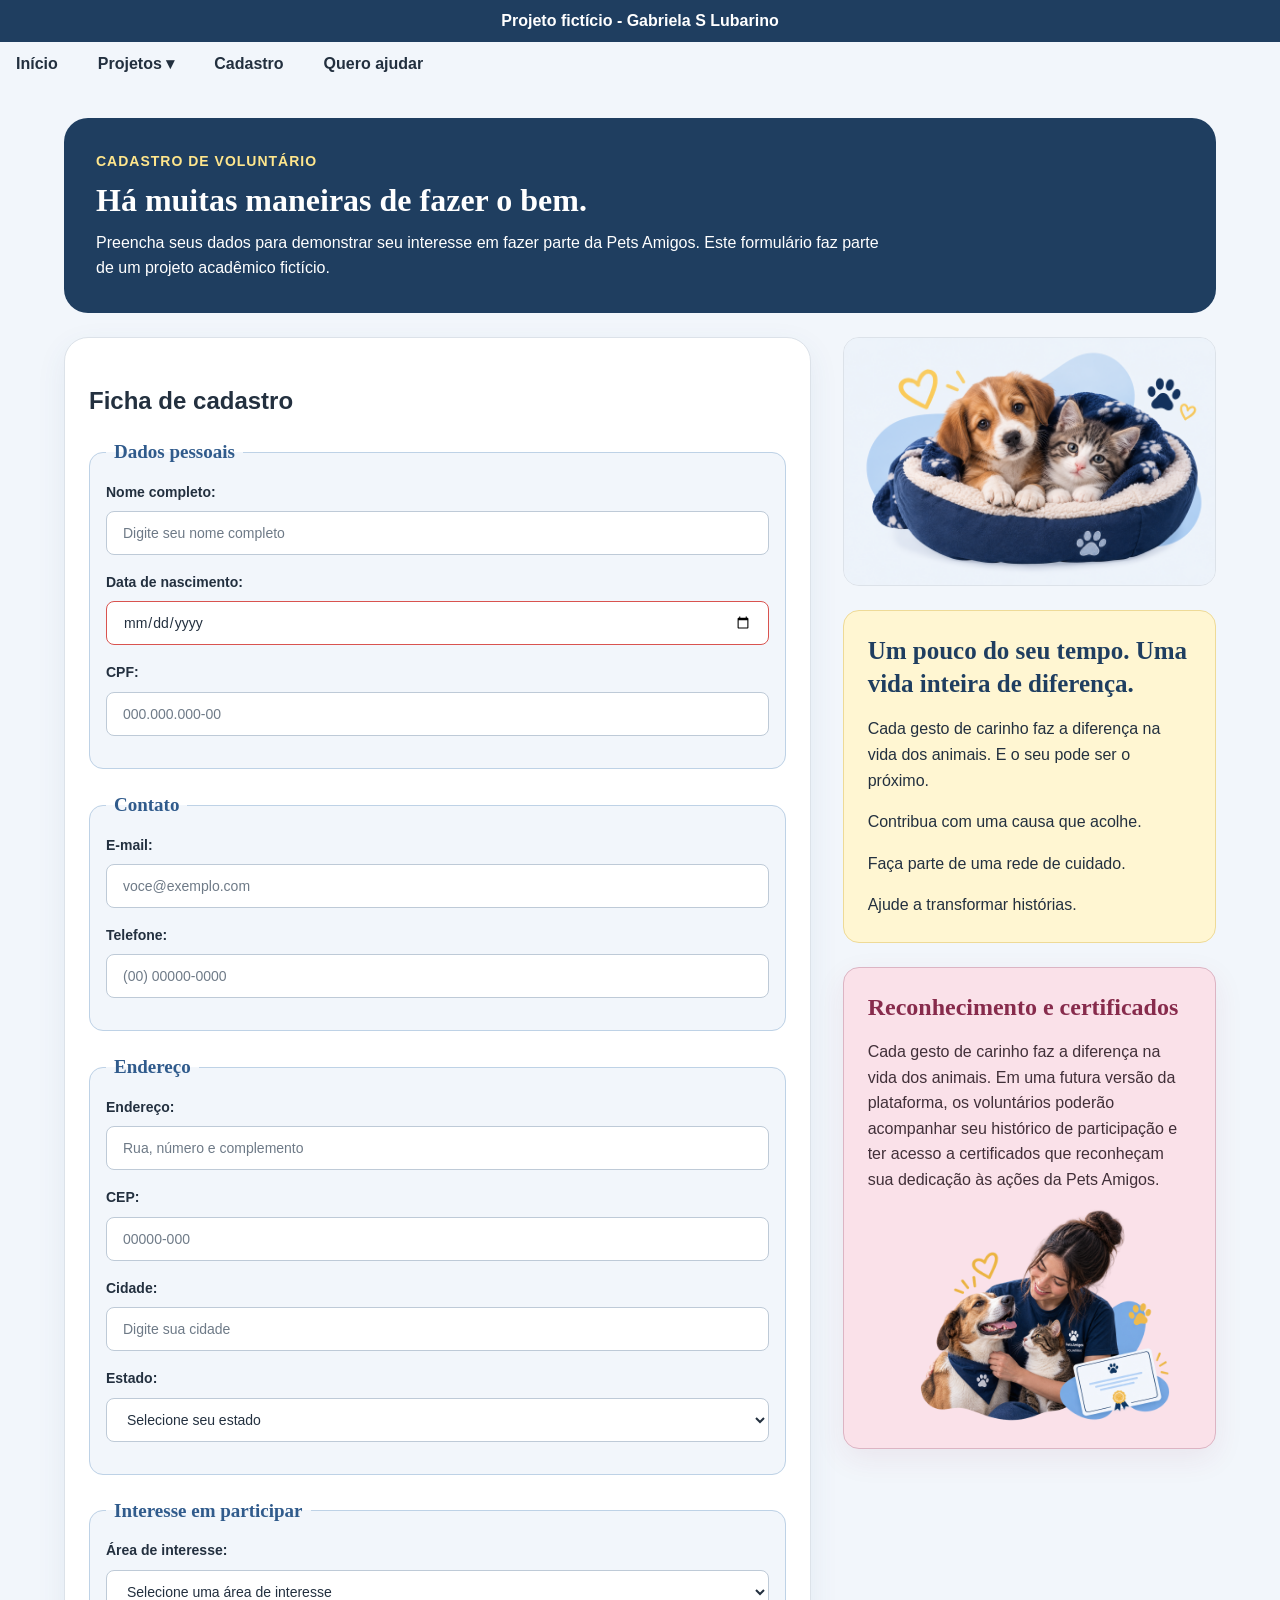
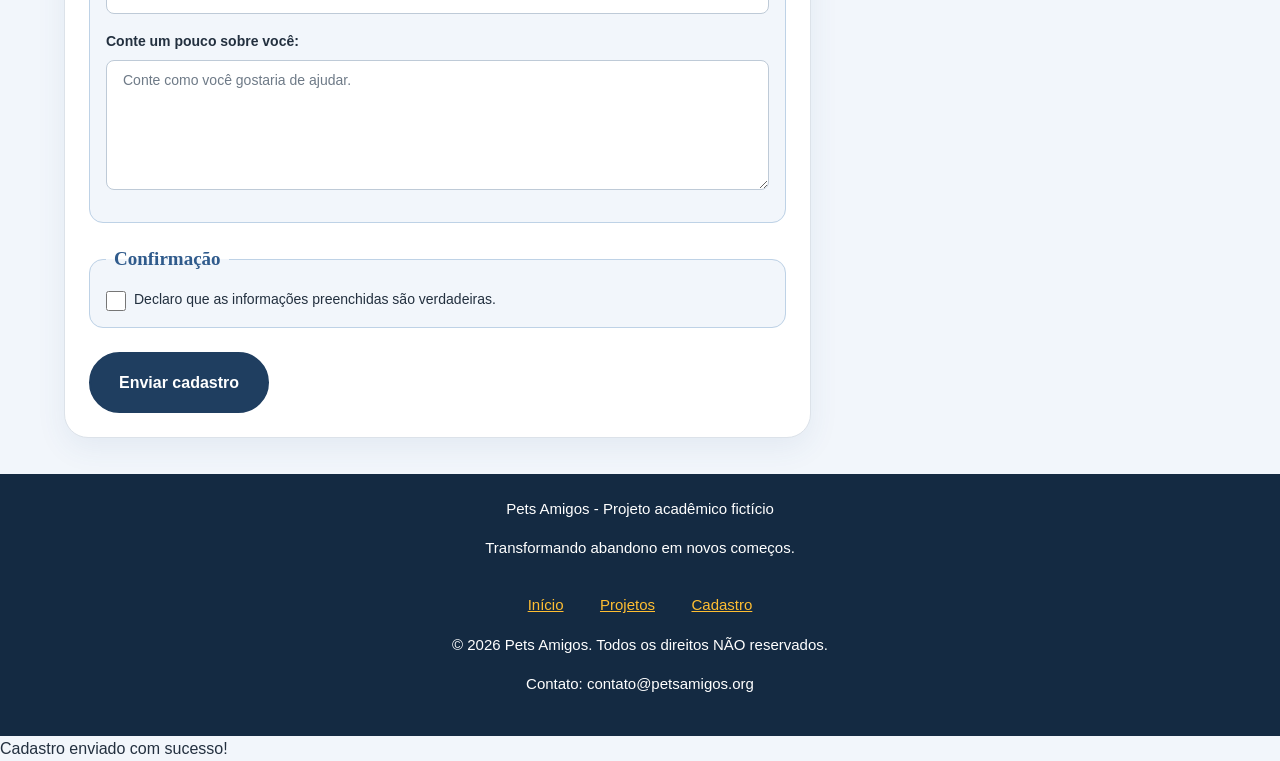
==== commit 63519b7a: "retorno visual para os itens não preenchidos no cadastro ficarem vermelho, e os corretamente preench" ====
--- a/assets/pages/cadastro.html
+++ b/assets/pages/cadastro.html
@@ -335,6 +335,7 @@
         <p>&copy; 2026 Pets Amigos. Todos os direitos NÃO reservados.</p>
         <p>Contato: contato@petsamigos.org</p>
     </footer>
+    <div class="toast-feedback">Cadastro enviado com sucesso!</div>
 </body>
 </html>
 
--- a/assets/css/cadastro.css
+++ b/assets/css/cadastro.css
@@ -64,35 +64,96 @@
 }
 
 
-/* Reaproveitado tbm*/
-nav {
+.menu-checkbox {
+    display: none;
+}
+
+.menu-hamburguer {
+    display: none;
+    flex-direction: column;
+    justify-content: space-between;
+    width: 28px;
+    height: 20px;
+    cursor: pointer;
+    margin: 8px 0;
+}
+
+.menu-hamburguer .barra {
+    height: 3px;
+    width: 100%;
+    background-color: var(--primary-color);
+    border-radius: 2px;
+}
+
+.menu-lista {
     display: flex;
     align-items: center;
-    flex-wrap: wrap;
+    list-style: none;
+    margin: 0;
+    padding: 0;
     gap: 8px;
-    padding: 8px 24px;
-    background-color: var(--bg-card);
-    border-bottom: 1px solid var(--border-color);
-}
-
-nav a {
+    width: 100%;
+}
+
+.menu-lista li {
+    margin: 0;
+    padding: 0;
+}
+
+.menu-lista a {
     display: flex;
     align-items: center;
     justify-content: center;
     min-height: 44px;
-    padding: 8px 14px;
+    padding: 8px 16px;
     border-radius: 999px;
     color: var(--text-main);
     font-weight: 700;
     text-decoration: none;
-    text-align: center;
-}
-
-nav a:hover {
-    background-color: var(--bg-hover);
+}
+
+.menu-lista a:hover {
+    background-color: var(--bg-soft-blue);
     color: var(--primary-color);
 }
 
+.item-ajudar {
+    margin-left: auto;
+}
+
+/* Dropdown */
+.dropdown {
+    position: relative;
+}
+
+.submenu {
+    display: none;
+    position: absolute;
+    top: 100%;
+    left: 0;
+    min-width: 220px;
+    background-color: var(--bg-card);
+    border: 1px solid var(--border-color);
+    border-radius: 12px;
+    box-shadow: 0 8px 20px rgba(0, 0, 0, 0.08);
+    list-style: none;
+    padding: 8px 0;
+    margin: 0;
+    z-index: 100;
+}
+
+.submenu a {
+    border-radius: 0;
+    justify-content: flex-start;
+    padding: 10px 18px;
+    font-weight: 400;
+    font-size: 14px;
+}
+
+.dropdown:hover .submenu,
+.dropdown:focus-within .submenu {
+    display: block;
+}
 
 /* acesibilidade: destacar os elementos quando a pessoa navega pelo site usando o teclado,*/
 
@@ -377,7 +438,6 @@
     border-radius: 12px;
 }
 
-
 footer {
     margin-top: 36px;
     padding: 24px 16px;
@@ -422,6 +482,20 @@
     outline-offset: 4px;
 } /*Navegar pelo teclado*/
 
+button:disabled, .btn-card:disabled {
+    opacity: 0.6;
+    cursor: not-allowed;
+    background-color: var(--text-muted);
+}.formulario-cadastro input:not(:placeholder-shown):valid {
+    border-color: rgb(92, 184, 92); /* Verde */
+}
+
+.formulario-cadastro input:not(:placeholder-shown):valid {
+    border-color: rgb(92, 184, 92); /* Verde */
+}
+.formulario-cadastro input:not(:placeholder-shown):invalid {
+    border-color: rgb(217, 83, 79); /* Vermelho */
+}
 
 @media (max-width: 1200px) {
     #conteudo-principal {
@@ -432,7 +506,7 @@
 
 @media (max-width: 992px) {
     .layoutCadastro {
-        grid-template-columns: 1fr; /* Transforma as 2 colunas forms numa só */
+        grid-template-columns: 1fr; /* Transforma as 2 colunas do formulário/lateral numa só */
     }
 }
 
@@ -445,6 +519,40 @@
     nav a.botaoAjudar {
         margin-left: 0;
         width: 100%;
+    }
+    .menu-hamburguer {
+        display: flex;
+    }
+
+    .menu-lista {
+        display: none;
+        flex-direction: column;
+        align-items: stretch;
+        width: 100%;
+        margin-top: 12px;
+        gap: 4px;
+    }
+
+    .menu-checkbox:checked ~ .menu-lista {
+        display: flex;
+    }
+
+    .item-ajudar {
+        margin-left: 0;
+        width: 100%;
+    }
+
+    .menu-lista a {
+        justify-content: flex-start;
+        width: 100%;
+    }
+
+    .submenu {
+        position: static;
+        box-shadow: none;
+        border: none;
+        background-color: var(--bg-neutral);
+        padding-left: 16px;
     }
 }
 
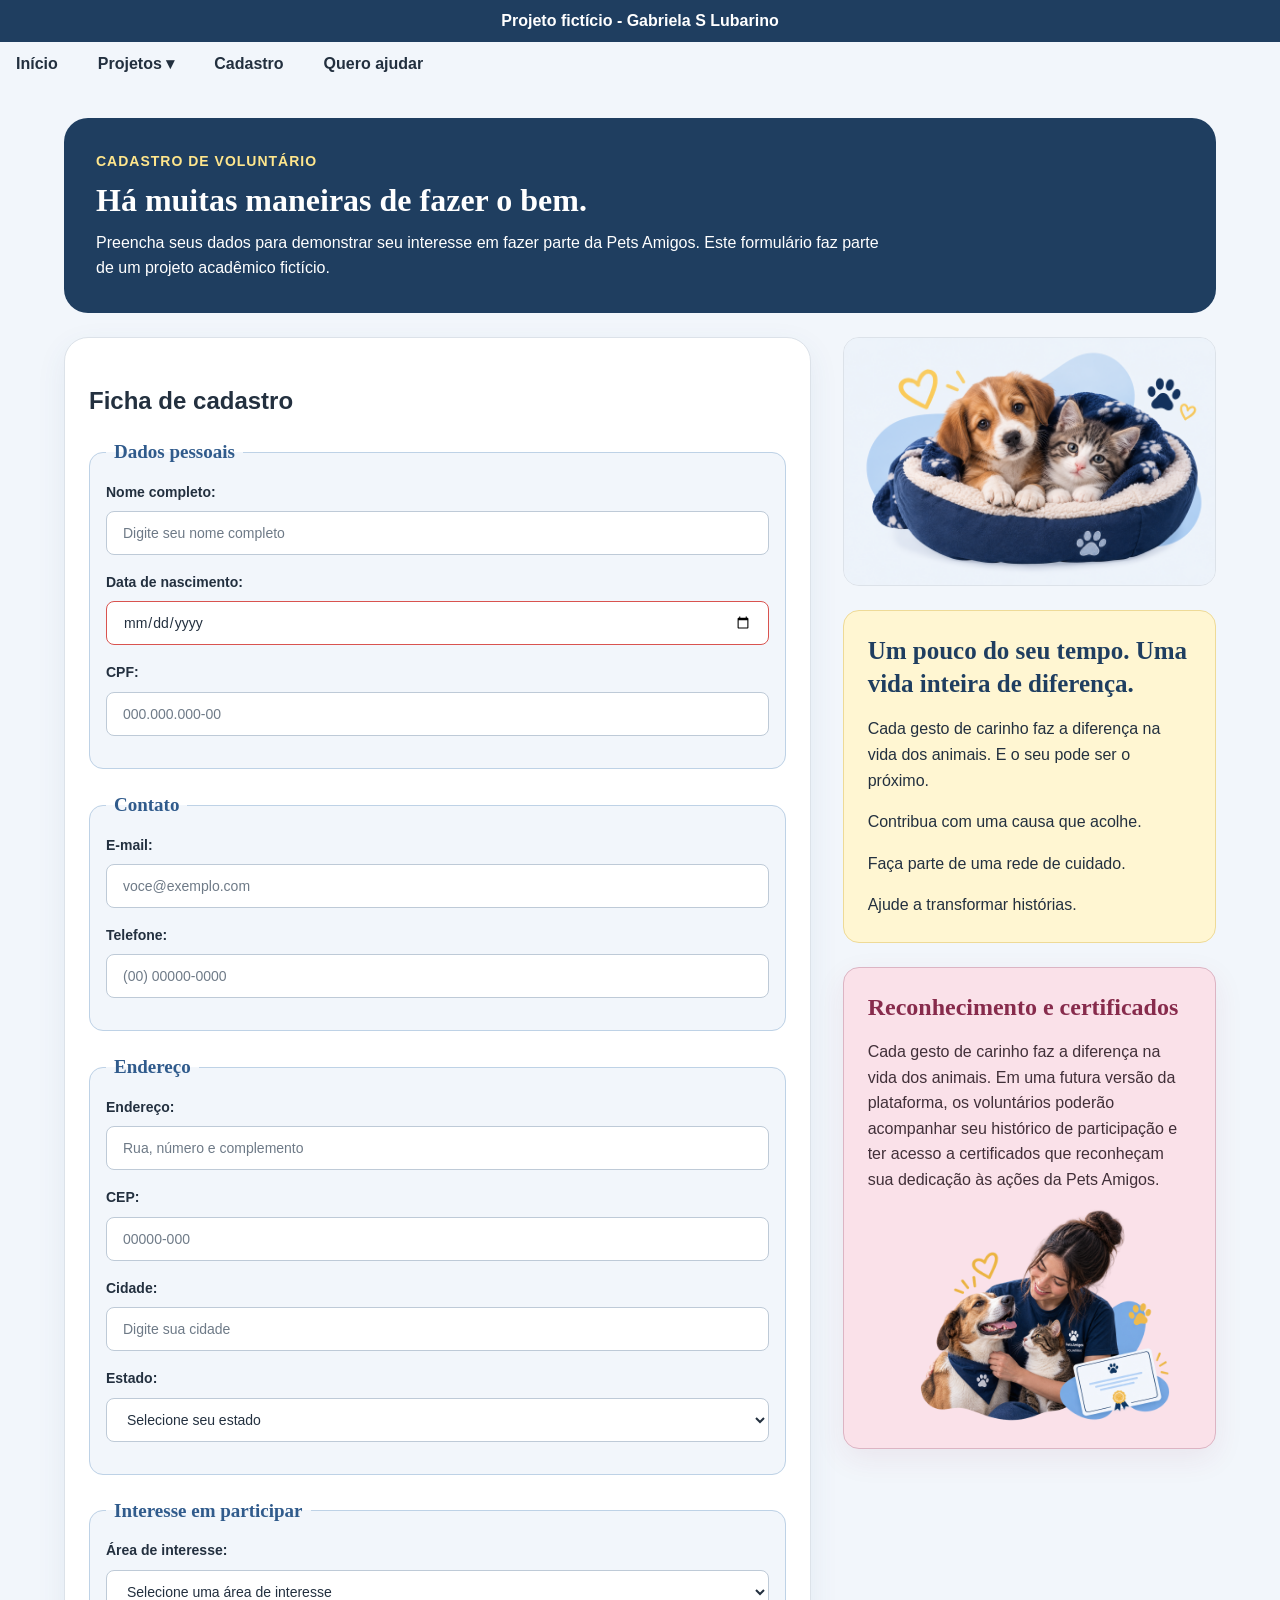
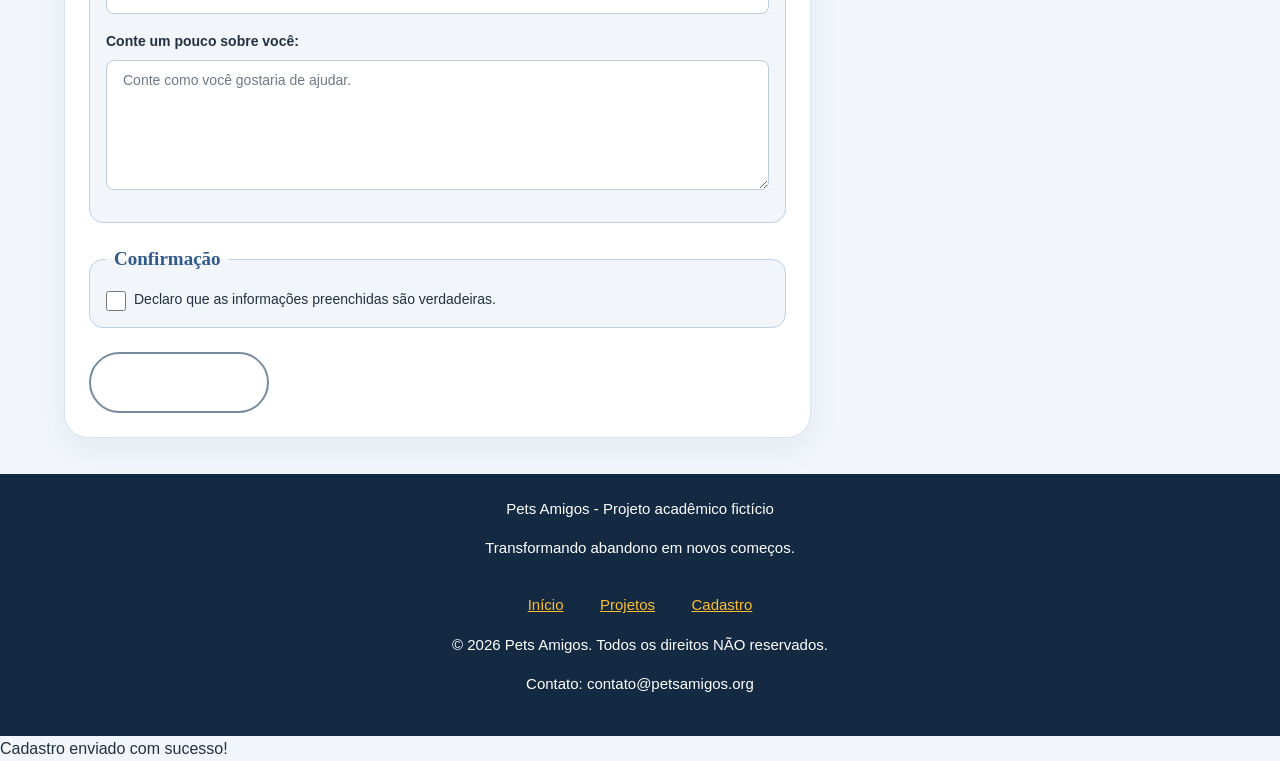
==== commit da226488: "botão enviar novo, para reagir a js" ====
--- a/assets/pages/cadastro.html
+++ b/assets/pages/cadastro.html
@@ -268,7 +268,7 @@
                         </p>
                     </fieldset>
 
-                    <button type="submit">Enviar cadastro</button>
+                    <button type="submit" id="btn-enviar" disabled>Enviar cadastro</button>
 
                 </form>
 
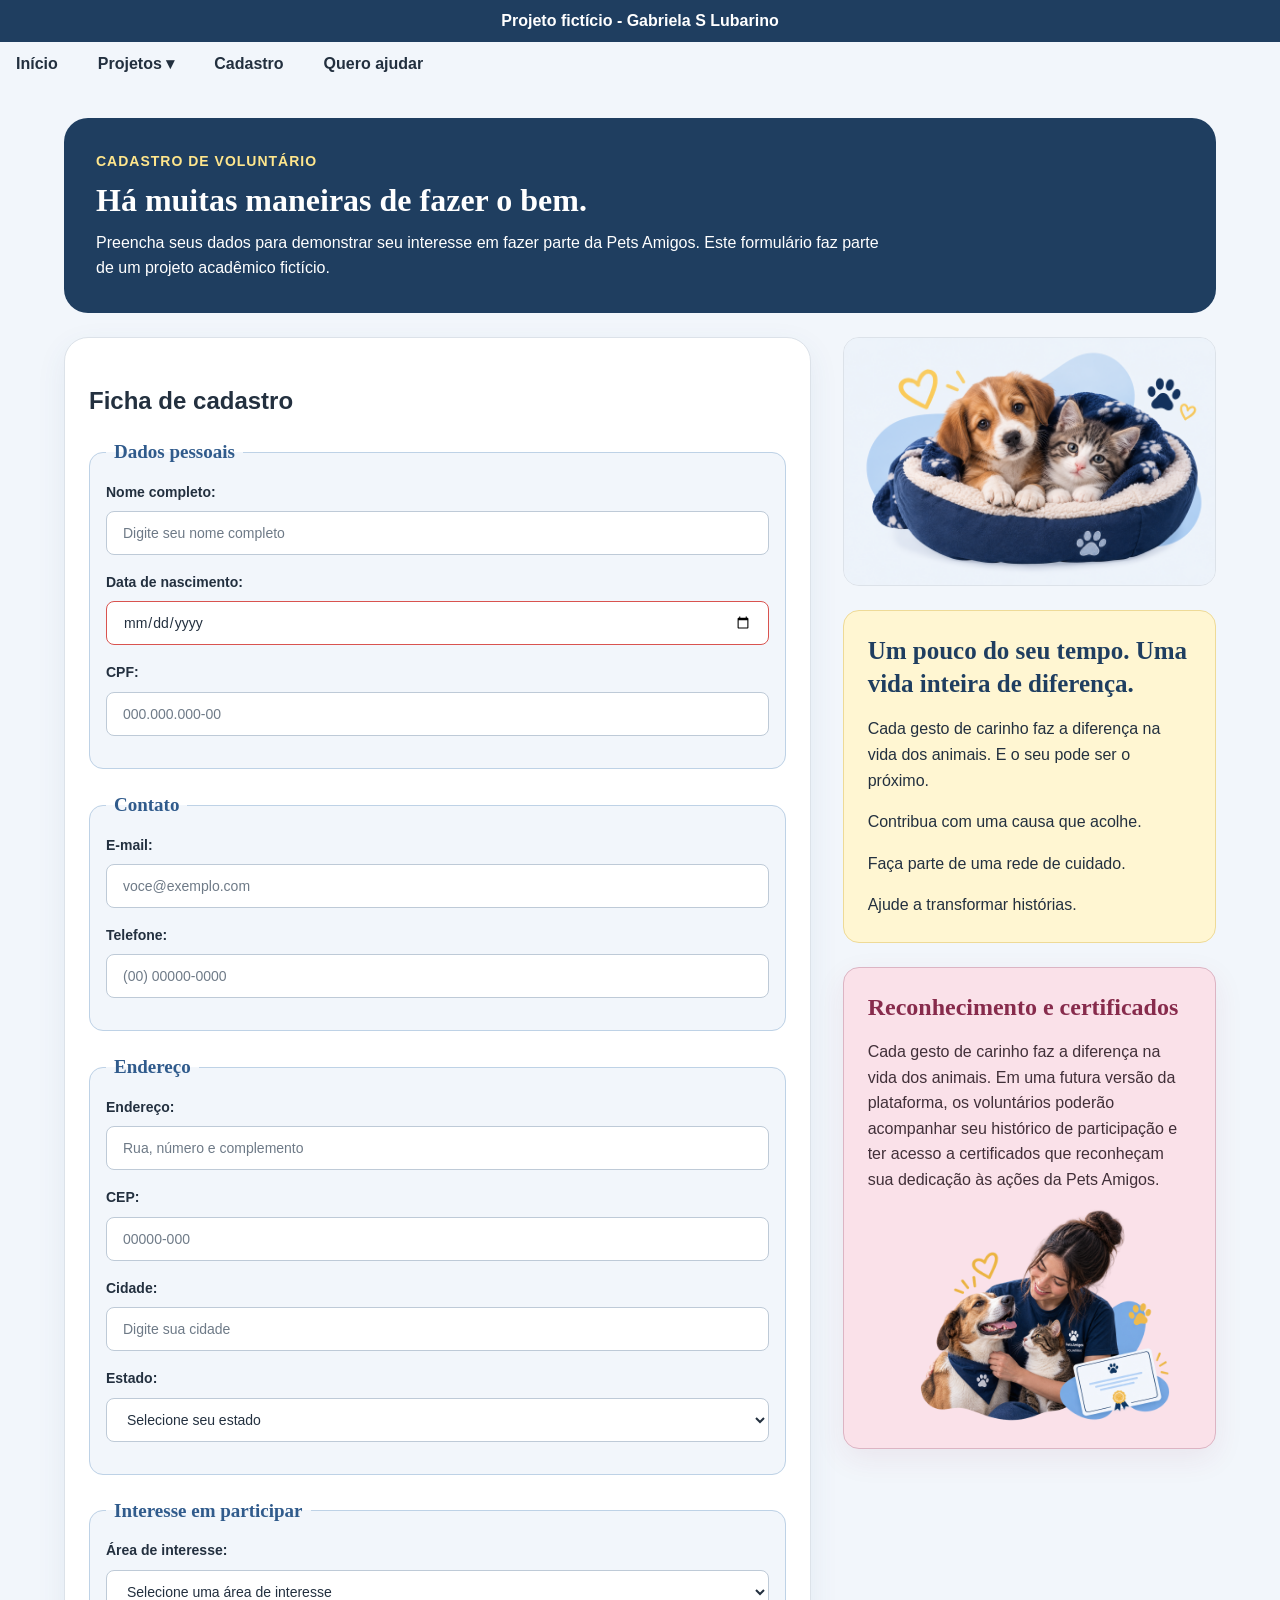
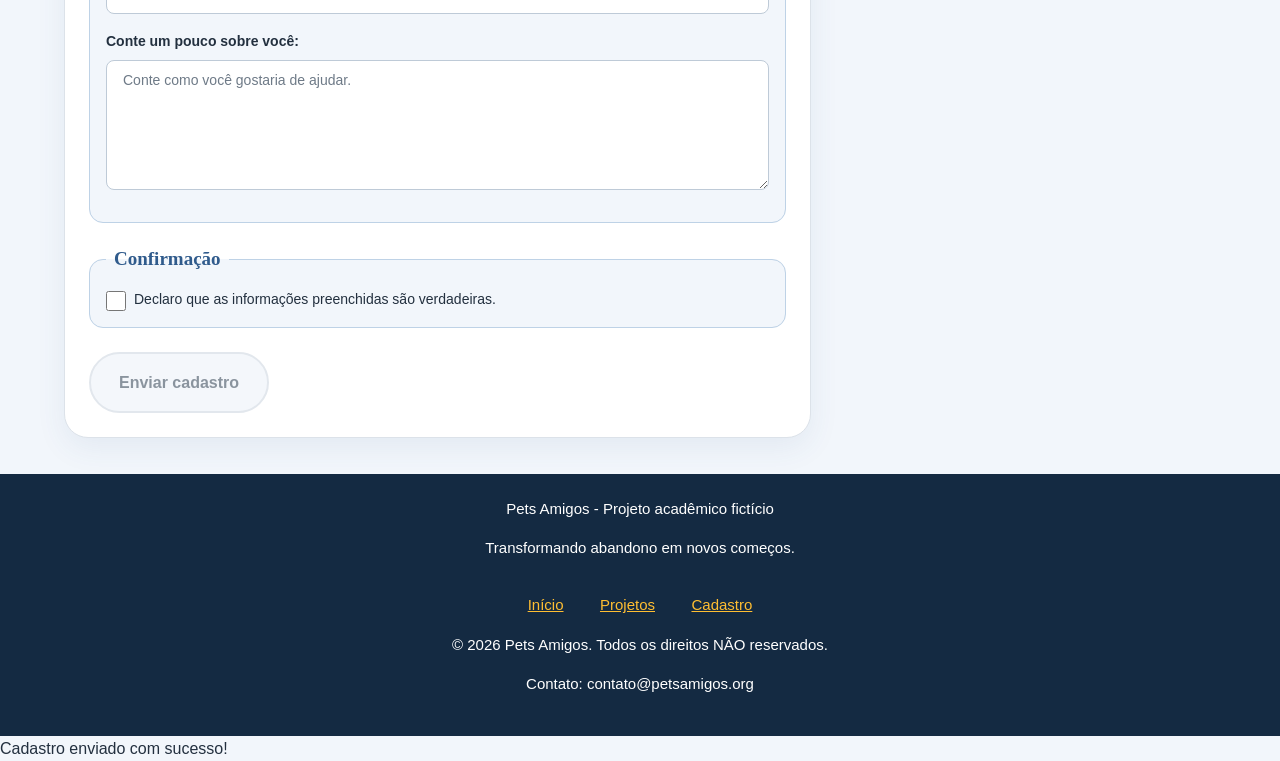
==== commit bba848ff: "java script para funcionar o disabled." ====
--- a/assets/pages/cadastro.html
+++ b/assets/pages/cadastro.html
@@ -9,6 +9,16 @@
     <title>Cadastro de Voluntários</title>
     <link rel="stylesheet" href="/assets/css/cadastro.css">
 </head>
+
+<script>
+    const formulario = document.querySelector('.formulario-cadastro form');
+    const botaoEnviar = document.getElementById('btn-enviar');
+
+    formulario.addEventListener('input', () => {
+        // .checkValidity() retorna true se todos os campos obrigatórios estiverem corretos, baseado no required, minlength, maxlength e pattern
+        botaoEnviar.disabled = !formulario.checkValidity();
+    });
+</script>
 
 <body>
     <a class="pularConteudo" href="#conteudo-principal">Pular para o conteúdo principal</a>
--- a/assets/css/cadastro.css
+++ b/assets/css/cadastro.css
@@ -482,11 +482,21 @@
     outline-offset: 4px;
 } /*Navegar pelo teclado*/
 
-button:disabled, .btn-card:disabled {
-    opacity: 0.6;
-    cursor: not-allowed;
-    background-color: var(--text-muted);
-}.formulario-cadastro input:not(:placeholder-shown):valid {
+.formulario-cadastro button:disabled {
+    background-color: var(--bg-neutral); 
+    border-color: var(--border-color); 
+    color: var(--placeholder-color); 
+    cursor: not-allowed; 
+    opacity: 0.8; 
+    box-shadow: none;
+}
+
+.formulario-cadastro button:disabled:hover {
+    background-color: var(--bg-neutral);
+    border-color: var(--border-color);
+}
+
+.formulario-cadastro input:not(:placeholder-shown):valid {
     border-color: rgb(92, 184, 92); /* Verde */
 }
 
